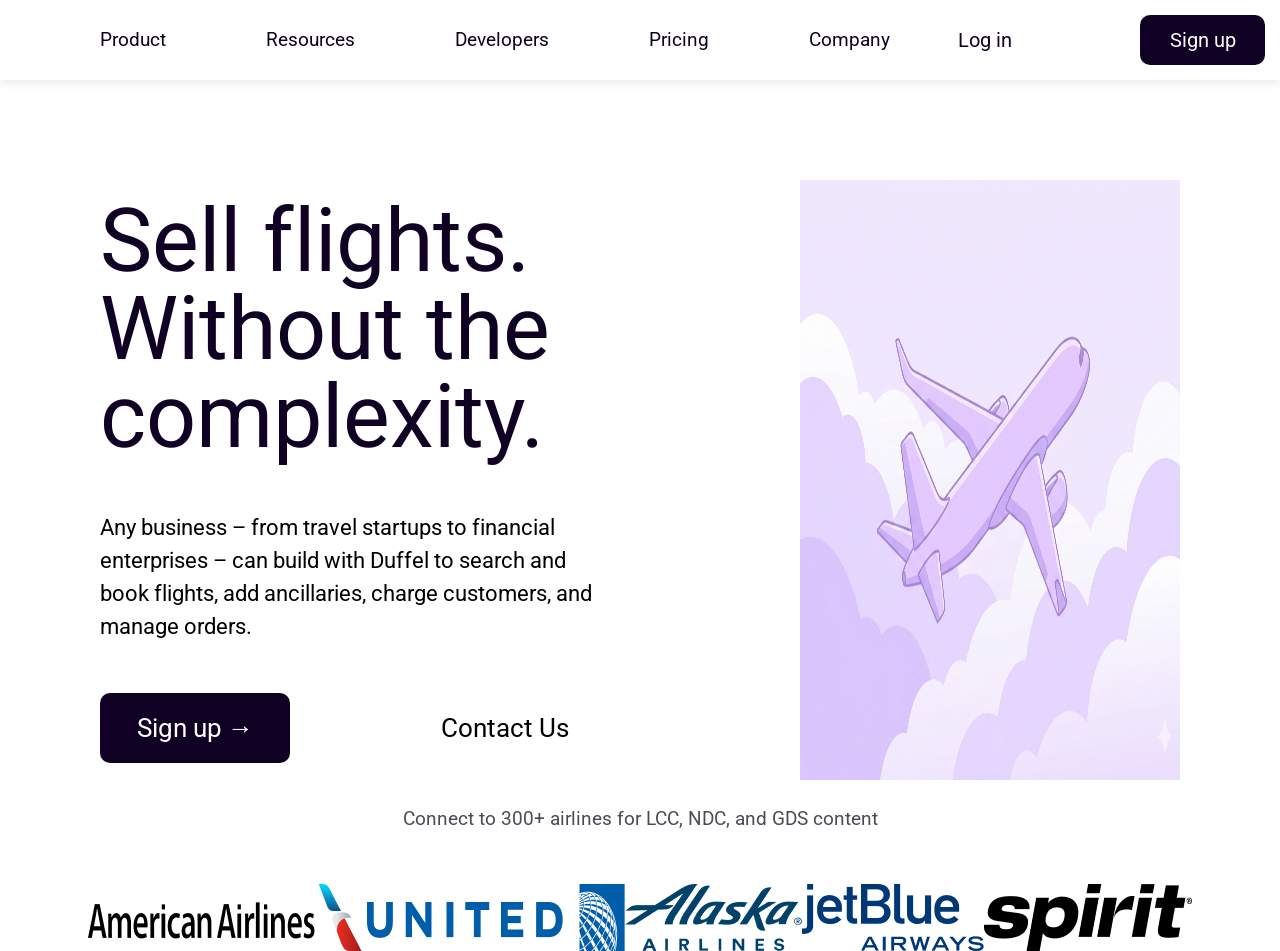
==== src/html/index.html @ c870f95a "finished airlines-logo part" ====
<!DOCTYPE html>
<html lang="en">
<head>
  <meta charset="UTF-8">
  <meta name="viewport" content="width=device-width, initial-scale=1.0">
  <title>DevSchool</title>
  <link rel="preconnect" href="https://fonts.googleapis.com">
  <link rel="preconnect" href="https://fonts.gstatic.com" crossorigin>
  <link href="https://fonts.googleapis.com/css2?family=Roboto:ital,wght@0,100..900;1,100..900&display=swap" rel="stylesheet">
  <link rel="stylesheet" href="/src/css/base/variables.css">
  <link rel="stylesheet" href="/src/css/base/reset.css">
  <link rel="stylesheet" href="/src/css/components/button.css">
  <link rel="stylesheet" href="/src/css/layout/header.css">
  <link rel="stylesheet" href="/src/css/layout/footer.css">
  <link rel="stylesheet" href="/src/css/layout/main.css">
  <link rel="stylesheet" href="/src/css/layout/airlines-section.css">
</head>
<body>
  <header>
    <nav class="navbar">
      <a href="#" class="logo"><img src="/src/img/logo.png" alt="logo"></a>
      <div class="navbar-container">
        <ul class="nav-links">
          <li><a href="#">Product</a></li>
          <li><a href="#">Resources</a></li>
          <li><a href="#">Developers</a></li>
          <li><a href="#">Pricing</a></li>
          <li><a href="#">Company</a></li>
        </ul>
      </div>
      <div class="navbar-reglog">
        <a href="#" class="btn btn-log">Log in</a>
        <a href="#" class="btn btn-signup">Sign up</a>
      </div>
    </nav>
  </header>
  <main>
    <div class="main-text-side">
      <h1>Sell flights. Without the complexity.</h1>
      <p>Any business – from travel startups to financial enterprises – can build with Duffel to search and book flights, 
        add ancillaries, charge customers, and manage orders.
      </p>
      <div class="main-reglog">
        <a href="#" class="btn btn-signup">Sign up →</a>
        <a href="#" class="btn btn-log">Contact Us</a> 
      </div>
    </div>
    <div class="main-figure-side">
      <img src="/src/img/Gemini_Generated_Image_jm1rbhjm1rbhjm1r.png" alt="plane">
    </div>
  </main>
  <section class="airlines-log-part">
    <div class="airlines-text">
      <p>Connect to 300+ airlines for LCC, NDC, and GDS content</p>
    </div>
    <div class="airlines-logos">
      <img src="/src/img/airlines-logos/IMAGE (5).jpg" alt="logo1">
      <img src="/src/img/airlines-logos/IMAGE (1).jpg" alt="logo1">
      <img src="/src/img/airlines-logos/IMAGE (2).jpg" alt="logo2">
      <img src="/src/img/airlines-logos/IMAGE (3).jpg" alt="logo3">
      <img src="/src/img/airlines-logos/IMAGE (4).jpg" alt="logo4">
    </div>
  </section>
  
</body>
</html>
---- src/css/base/variables.css ----
/* All CSS Variables */

:root {
  --color-font-one: #100024;
  --color-font-two: #4B4B55;
  --color-font-three: #E5F8F4;
  --color-font-four: #E5EEFB;
  --color-font-five: #ABABB4;
  --color-fon-six: #34343D;

  --color-bg-button: #100024;
  --color-bg: #FFFFFF;
  
  --font-main: 'Roboto', sans-serif;
}
---- src/css/components/button.css ----
.btn-log, .btn-signup {
    width: 125px;
    height: 50px;
    display: flex;          /* flex-контейнер на самой кнопке */
    align-items: center;    /* теперь текст внутри центрируется по вертикали */
    justify-content: center; /* и по горизонтали */
    font-weight: 400;
    
}

.btn-log {
    font-size: 20px;

}

.btn-signup {
    background-color: var(--color-bg-button);
    color: #ffffff;
    border-radius: 10px;
    font-size: 20px;
}
---- src/css/layout/header.css ----
header {
    background-color: var(--color-bg);
    color: var(--color-font-one);
    font-family: var(--font-main);
    box-shadow: 0 2px 10px rgba(0, 0, 0, 0.1);
    height: 80px;
    display: flex;
    justify-content: space-between;

}

.navbar {
    margin-left: 100px;
    margin-right: 100px;
    display: flex;
    justify-content: space-between;
    align-items: center;
    width: 100%;
}

.navbar-container>ul {
    display: flex;
    list-style: none;
    gap: 100px;
    font-size: 19px;
    font-weight: 400;
}

.navbar-reglog{
    display: flex;
    align-items: center;
    gap: 60px;
    
}
---- src/css/layout/main.css ----
main {
    display: flex;
    justify-content: center;
    margin-top: 100px;
    align-items: center;
    gap: 200px;
    font-family: Roboto, sans-serif;
    margin-left: 100px;
    margin-right: 100px;

}

.main-text-side>h1 {
    color: var(--color-font-one);
    font-size: 88px;
    font-weight: 400;
    width: 480px;
    line-height: 1;

}

.main-text-side>p {
    color: var(--color-font-six);
    font-size: 22px;
    line-height: 1.5;
    font-weight: 400;
    margin-top: 50px;
    width: 500px;

}

.main-figure-side>img {
    width: 800px;
    height: 600px;
}

.main-reglog {
    margin-top: 50px;
    display: flex;
    justify-content: space-between;

}

.main-reglog>a {
    font-size: 26px;
    
}

.main-reglog>.btn-signup,.btn-log {
    width: 190px;
    height: 70px;

}
---- src/css/layout/airlines-section.css ----
.airlines-log-part {
    font-family: Roboto, sans-serif;
    margin-top: 25px;
}

.airlines-text {
    display: flex;
    font-size: 19px;
    color: var(--color-font-two);
    justify-content: center;

}

.airlines-logos {
    display: flex;
    justify-content: center;
    align-items: center;
    margin-top: 50px;

}
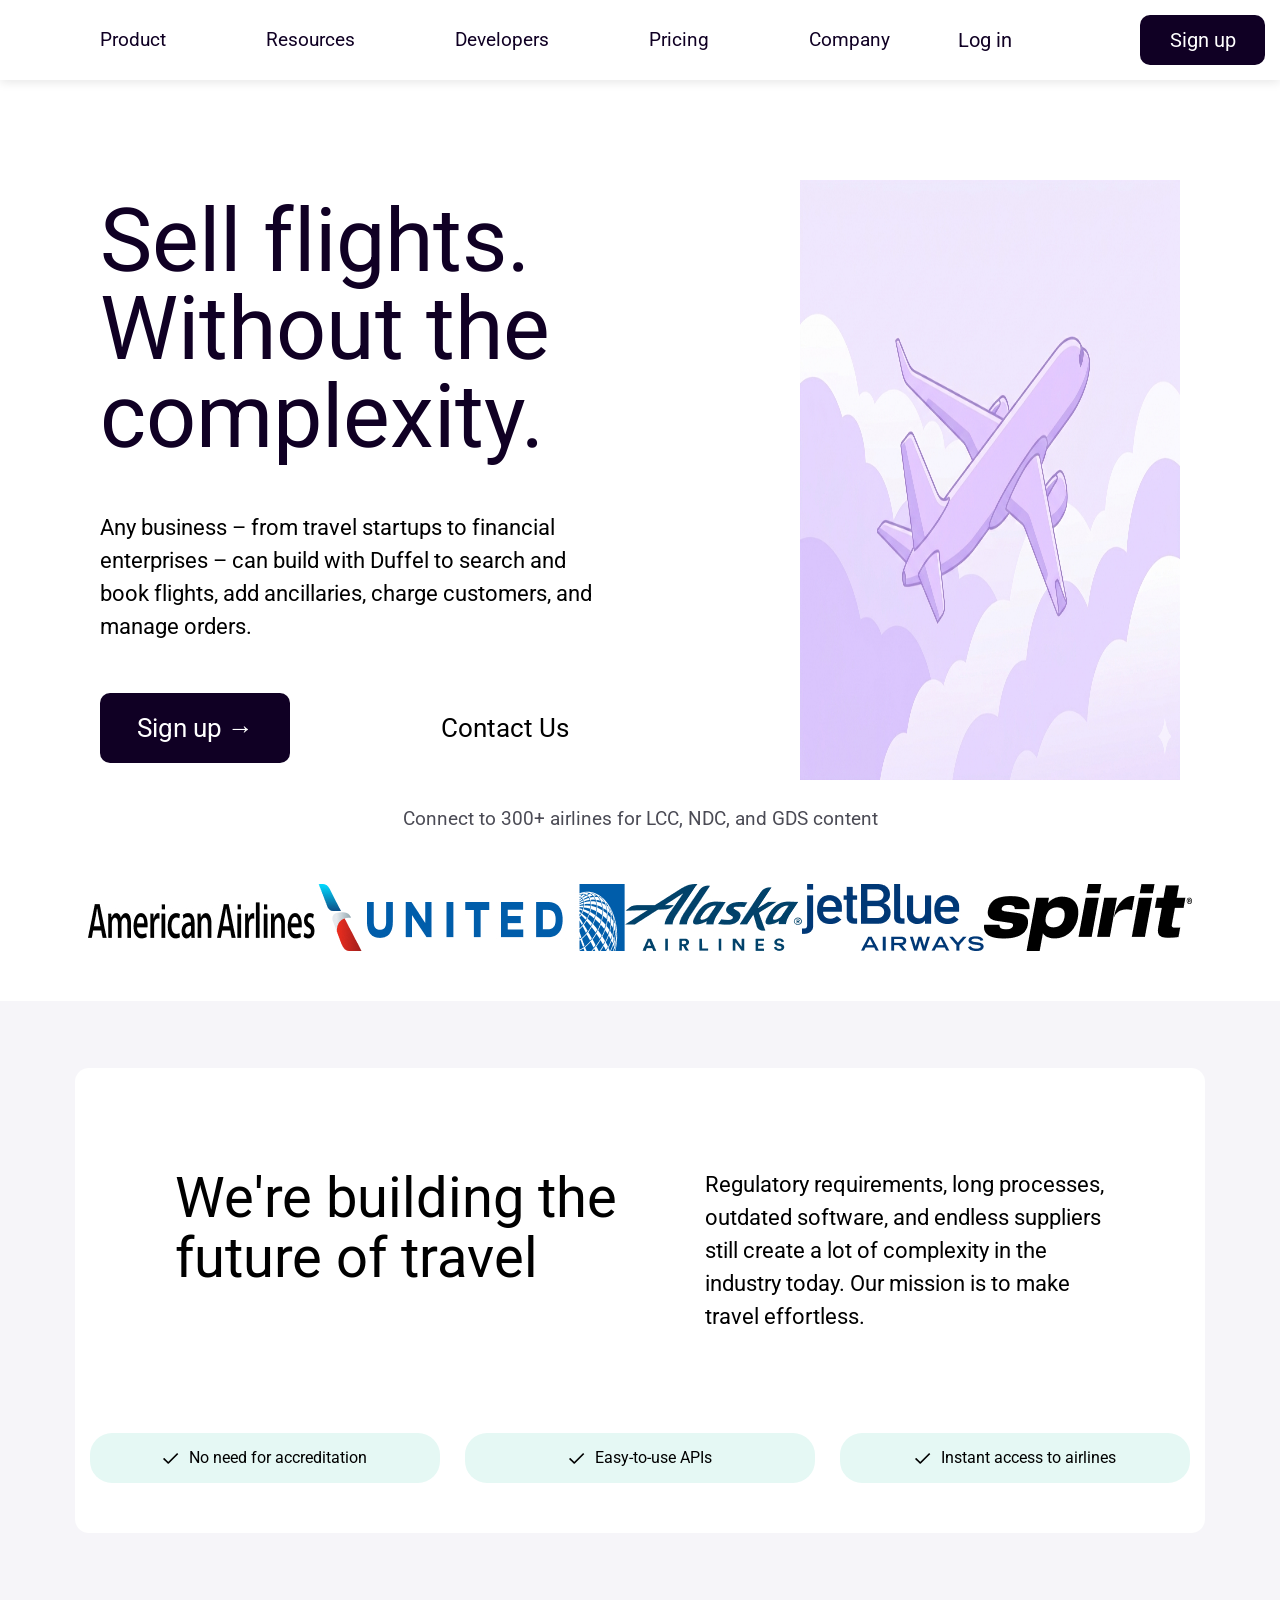
==== commit 3bfa58cf: "Finished intro-part section!" ====
--- a/src/html/index.html
+++ b/src/html/index.html
@@ -14,6 +14,7 @@
   <link rel="stylesheet" href="/src/css/layout/footer.css">
   <link rel="stylesheet" href="/src/css/layout/main.css">
   <link rel="stylesheet" href="/src/css/layout/airlines-section.css">
+  <link rel="stylesheet" href="/src/css/layout/intro-section.css">
 </head>
 <body>
   <header>
@@ -61,6 +62,32 @@
       <img src="/src/img/airlines-logos/IMAGE (4).jpg" alt="logo4">
     </div>
   </section>
-  
+  <section class="intro-part">
+    <div class="intro-items">
+      <div class="intro-items-text">
+        <div class="intro-items-text-up">
+          <h2>We're building the future of travel</h2>
+          <p>
+            Regulatory requirements, long processes, outdated software, and endless suppliers still create a lot of complexity in the industry today.
+            Our mission is to make travel effortless.
+          </p>
+        </div>
+        <div class="intro-items-text-down">
+          <div class="intro-items-text-down-mark mark">
+            <img src="/src/img/Vector.png" alt="mark">
+            <p>No need for accreditation</p>
+          </div>
+          <div class="intro-items-text-down-mark mark">
+            <img src="/src/img/Vector.png" alt="mark">
+            <p>Easy-to-use APIs</p>
+          </div>
+          <div class="intro-items-text-down-mark mark">
+            <img src="/src/img/Vector.png" alt="mark">
+            <p>Instant access to airlines</p>
+          </div>
+        </div>
+      </div>
+    </div>
+  </section>
 </body>
 </html>
--- a/src/css/base/variables.css
+++ b/src/css/base/variables.css
@@ -10,6 +10,7 @@
 
   --color-bg-button: #100024;
   --color-bg: #FFFFFF;
-  
+  --color-bg-two: #F6F5F9;
+
   --font-main: 'Roboto', sans-serif;
 }
--- a/src/css/layout/intro-section.css
+++ b/src/css/layout/intro-section.css
@@ -0,0 +1,53 @@
+.intro-part {
+    background-color: var(--color-bg-two);
+    font-family: var(--font-main);
+    height: 600px;
+    display: flex;
+    justify-content: center;
+    align-items: center;
+    margin-top: 50px;
+}
+
+.intro-items {
+    background-color: var(--color-bg);
+    border-radius: 14px;
+
+}
+
+.intro-items-text-up {
+    display: flex;
+    padding: 100px;
+    gap: 80px;
+}
+
+.intro-items-text-up>h2 {
+    font-size: 56px;
+    font-weight: 400;
+    line-height: 60px;
+    width: 450px;
+}
+
+.intro-items-text-up>p {
+    font-size: 22px;
+    font-weight: 400;
+    width: 400px;
+}
+
+.intro-items-text-down {
+    display: flex;
+    gap: 25px;
+    height: 50px;
+    justify-content: center;
+    margin-bottom: 50px;
+}
+
+.intro-items-text-down-mark {
+    display: flex;
+    background-color: var(--color-font-three);
+    font-size: 16px;
+    width: 350px;
+    border-radius: 22px;
+    align-items: center;
+    justify-content: center;
+    gap: 10px;
+}
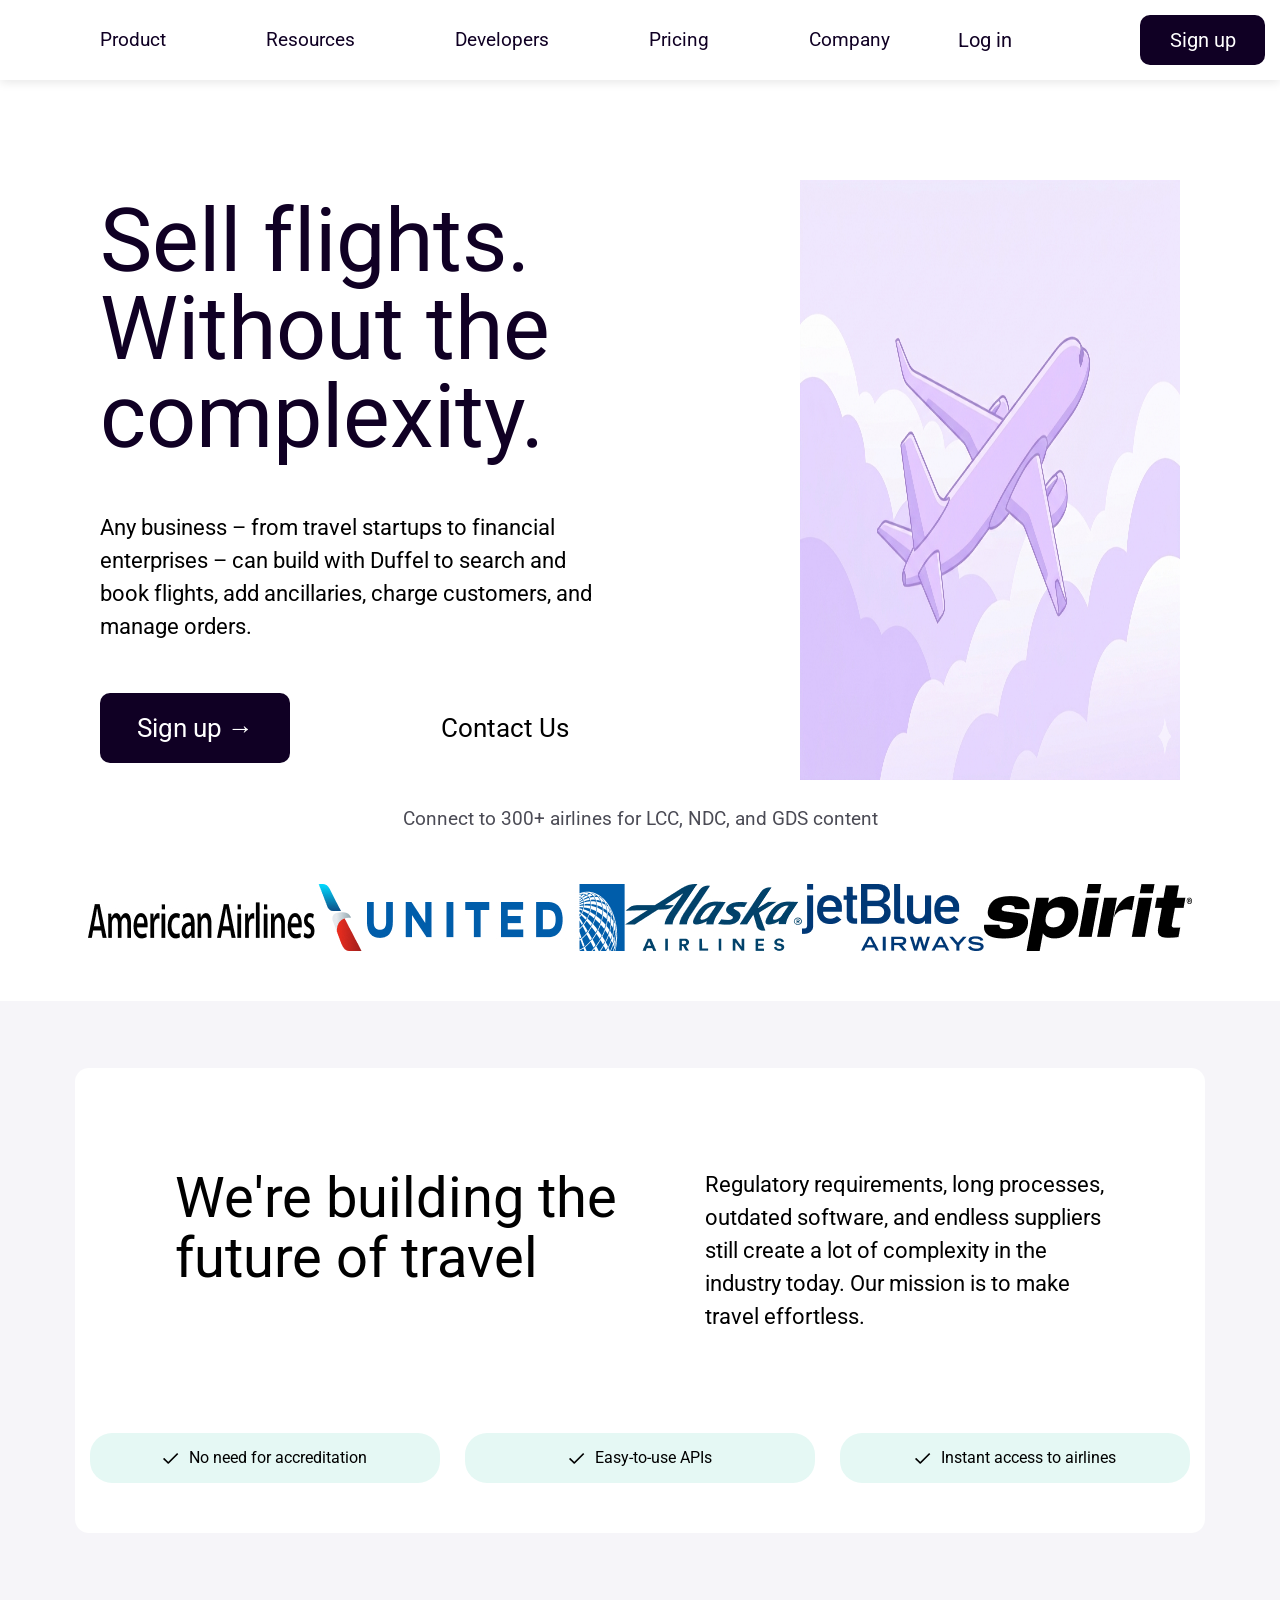
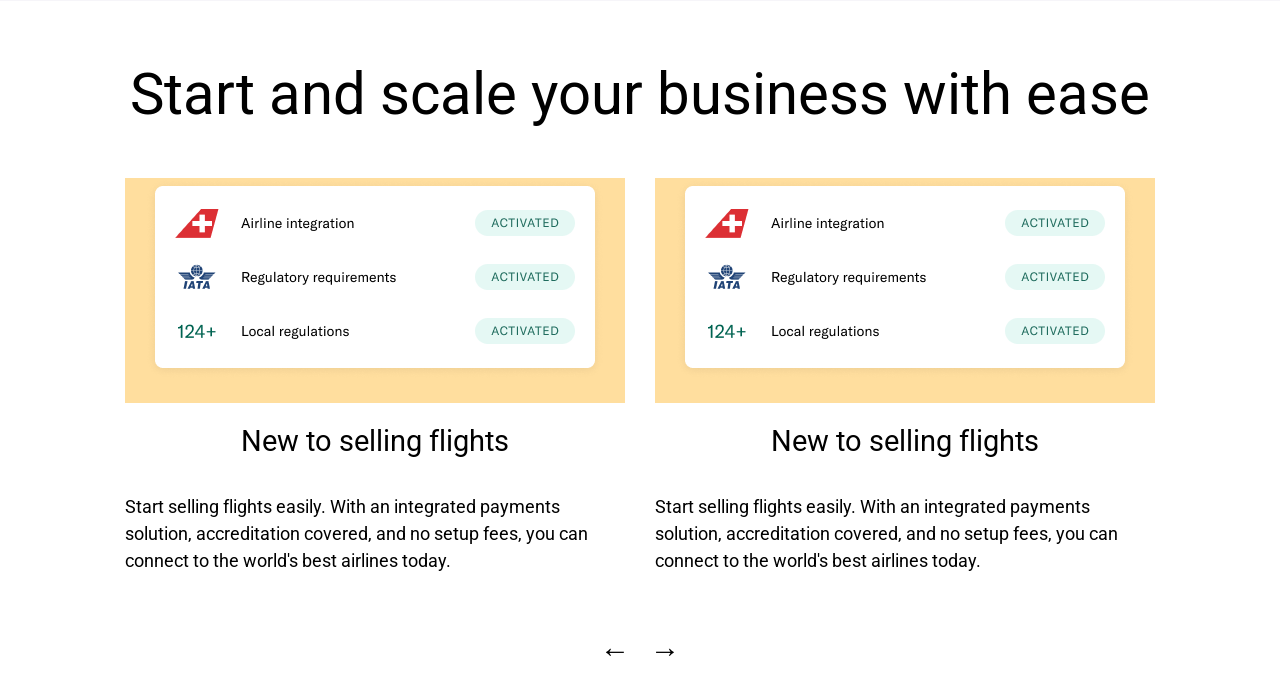
==== commit c04f8397: "finished slider part on 80%" ====
--- a/src/html/index.html
+++ b/src/html/index.html
@@ -15,6 +15,7 @@
   <link rel="stylesheet" href="/src/css/layout/main.css">
   <link rel="stylesheet" href="/src/css/layout/airlines-section.css">
   <link rel="stylesheet" href="/src/css/layout/intro-section.css">
+  <link rel="stylesheet" href="/src/css/layout/slider-part.css">
 </head>
 <body>
   <header>
@@ -89,5 +90,39 @@
       </div>
     </div>
   </section>
+  <section class="slider-part" id="slides">
+    <h2>Start and scale your business with ease</h2>
+    <div class="sliders-group">
+      <div class="slider-box">
+        <div class="slider-box-item">
+          <img src="/src/img/slider-part/slider-fugure1.png" alt="">
+          <h2>New to selling flights</h2>
+          <p>
+            Start selling flights easily. With an integrated payments solution, 
+            accreditation covered, and no setup fees, you can connect to the world's best airlines today.
+          </p>
+        </div>
+      </div>
+      <div class="dots" id="dots">
+        <div class="slider-box">
+          <div class="slider-box-item">
+            <img src="/src/img/slider-part/slider-fugure1.png" alt="">
+            <h2>New to selling flights</h2>
+            <p>
+              Start selling flights easily. With an integrated payments solution, 
+              accreditation covered, and no setup fees, you can connect to the world's best airlines today.
+            </p>
+          </div>
+        </div>
+      </div>
+    </div>
+    
+    <div class="slider-button">
+      <button id="slider-prev" onclick="prev()">←</button>
+      <button id="slider-next" onclick="next()">→</button>
+    </div>
+  </section>
+
+  <!-- <script src="/src/js/slider.js"></script> -->
 </body>
 </html>
--- a/src/css/base/variables.css
+++ b/src/css/base/variables.css
@@ -13,4 +13,7 @@
   --color-bg-two: #F6F5F9;
 
   --font-main: 'Roboto', sans-serif;
+
+  --slider-color-one: #FFDE9E;
+  --slider-color-two: #BBD9FF;
 }
--- a/src/css/layout/slider-part.css
+++ b/src/css/layout/slider-part.css
@@ -0,0 +1,50 @@
+.slider-part {
+    margin-top: 50px;
+    background-color: var(--color-bg);
+    font-family: Roboto, sans-serif;
+    display: flex;
+    flex-direction: column;
+    justify-content: center;
+    align-items: center;
+}
+
+.sliders-group {
+    display: flex;
+    gap: 30px;
+}
+
+.slider-part>h2 {
+    font-family: Roboto, sans-serif;
+    font-size: 58px;
+    
+
+}
+
+.slider-box {
+    width: 500px;
+    height: 450px;
+    background: linear-gradient(to bottom, var(--slider-color-one) 50%, var(--color-bg) 50%);
+    margin-top: 40px;
+}
+
+.slider-box-item {
+    flex-direction: column;
+    display: flex;
+    align-items: center;
+}
+
+.slider-button {
+    display: flex;
+    font-size: 30px;
+    gap: 20px;
+}
+
+.slider-box-item>h2 {
+    font-size: 29px;
+    margin-top: 40px;
+}
+
+.slider-box-item>p {
+    font-size: 18px;
+    margin-top: 30px;
+}
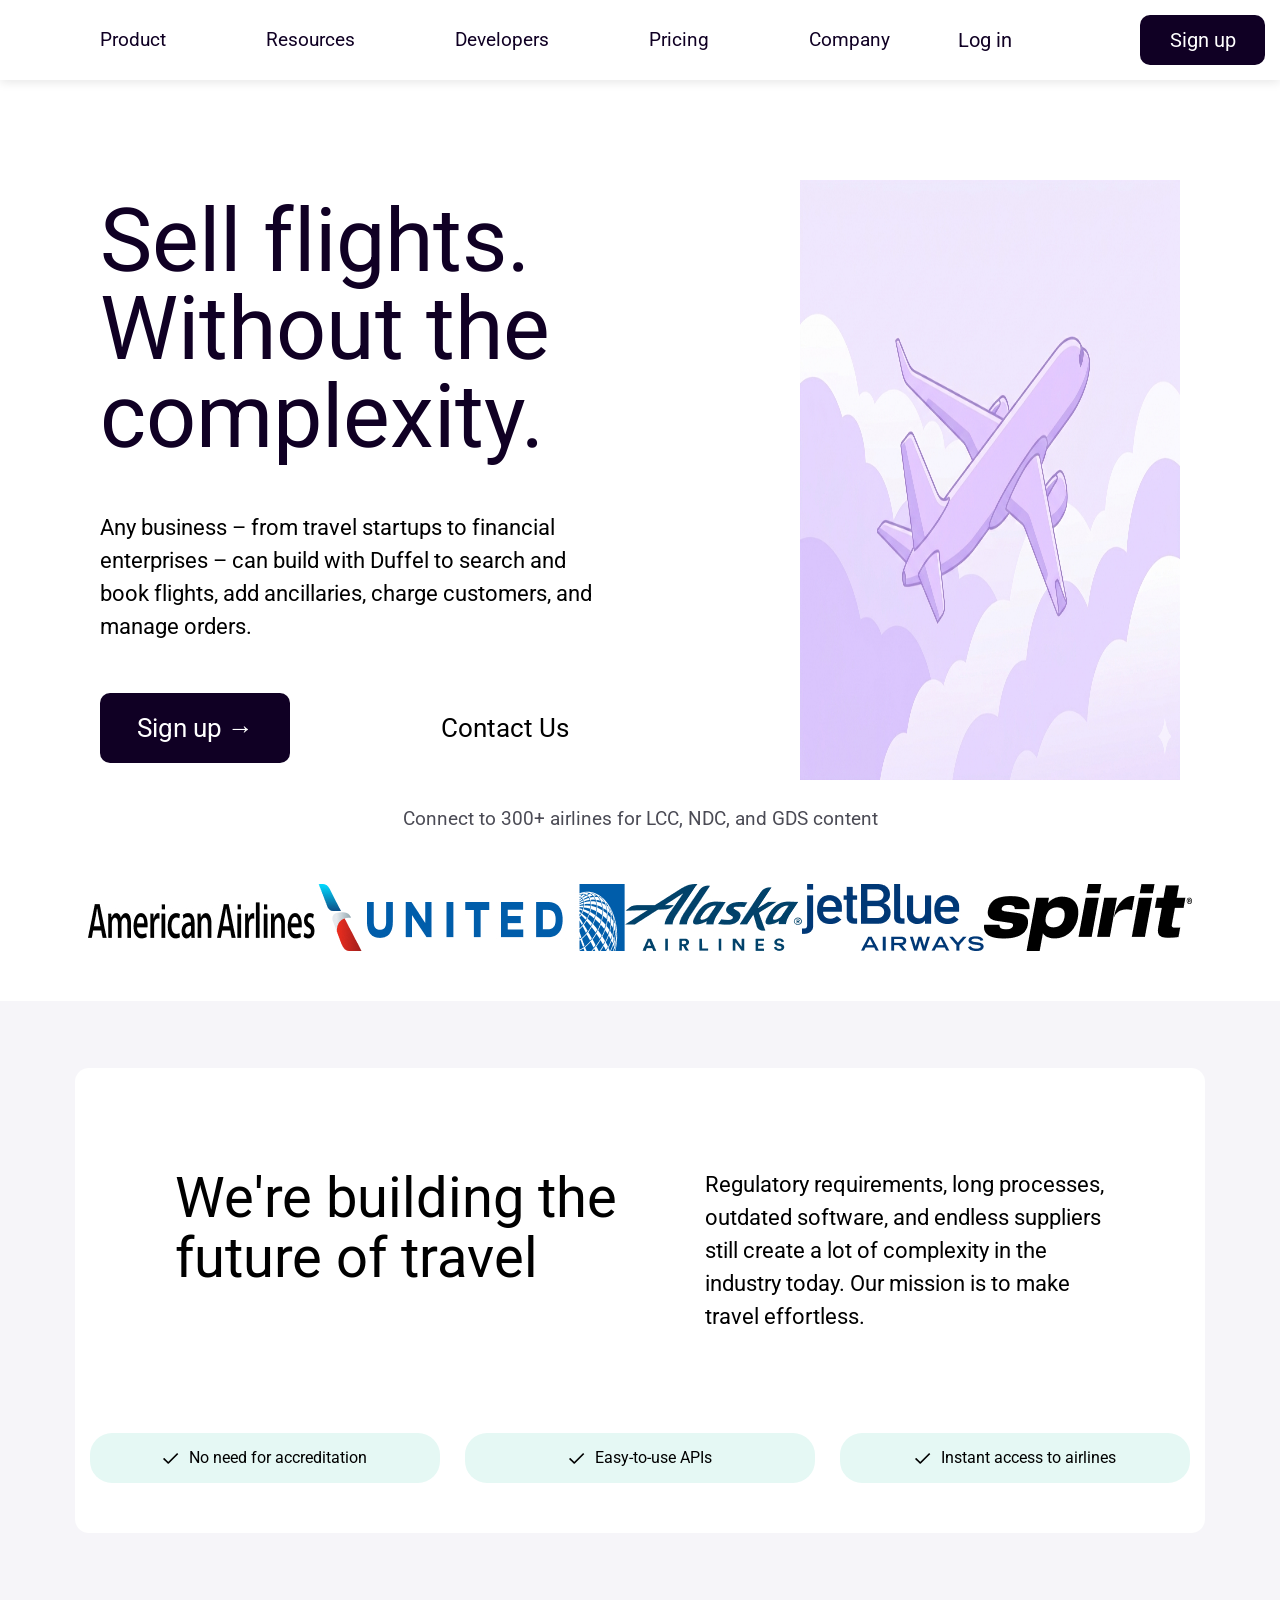
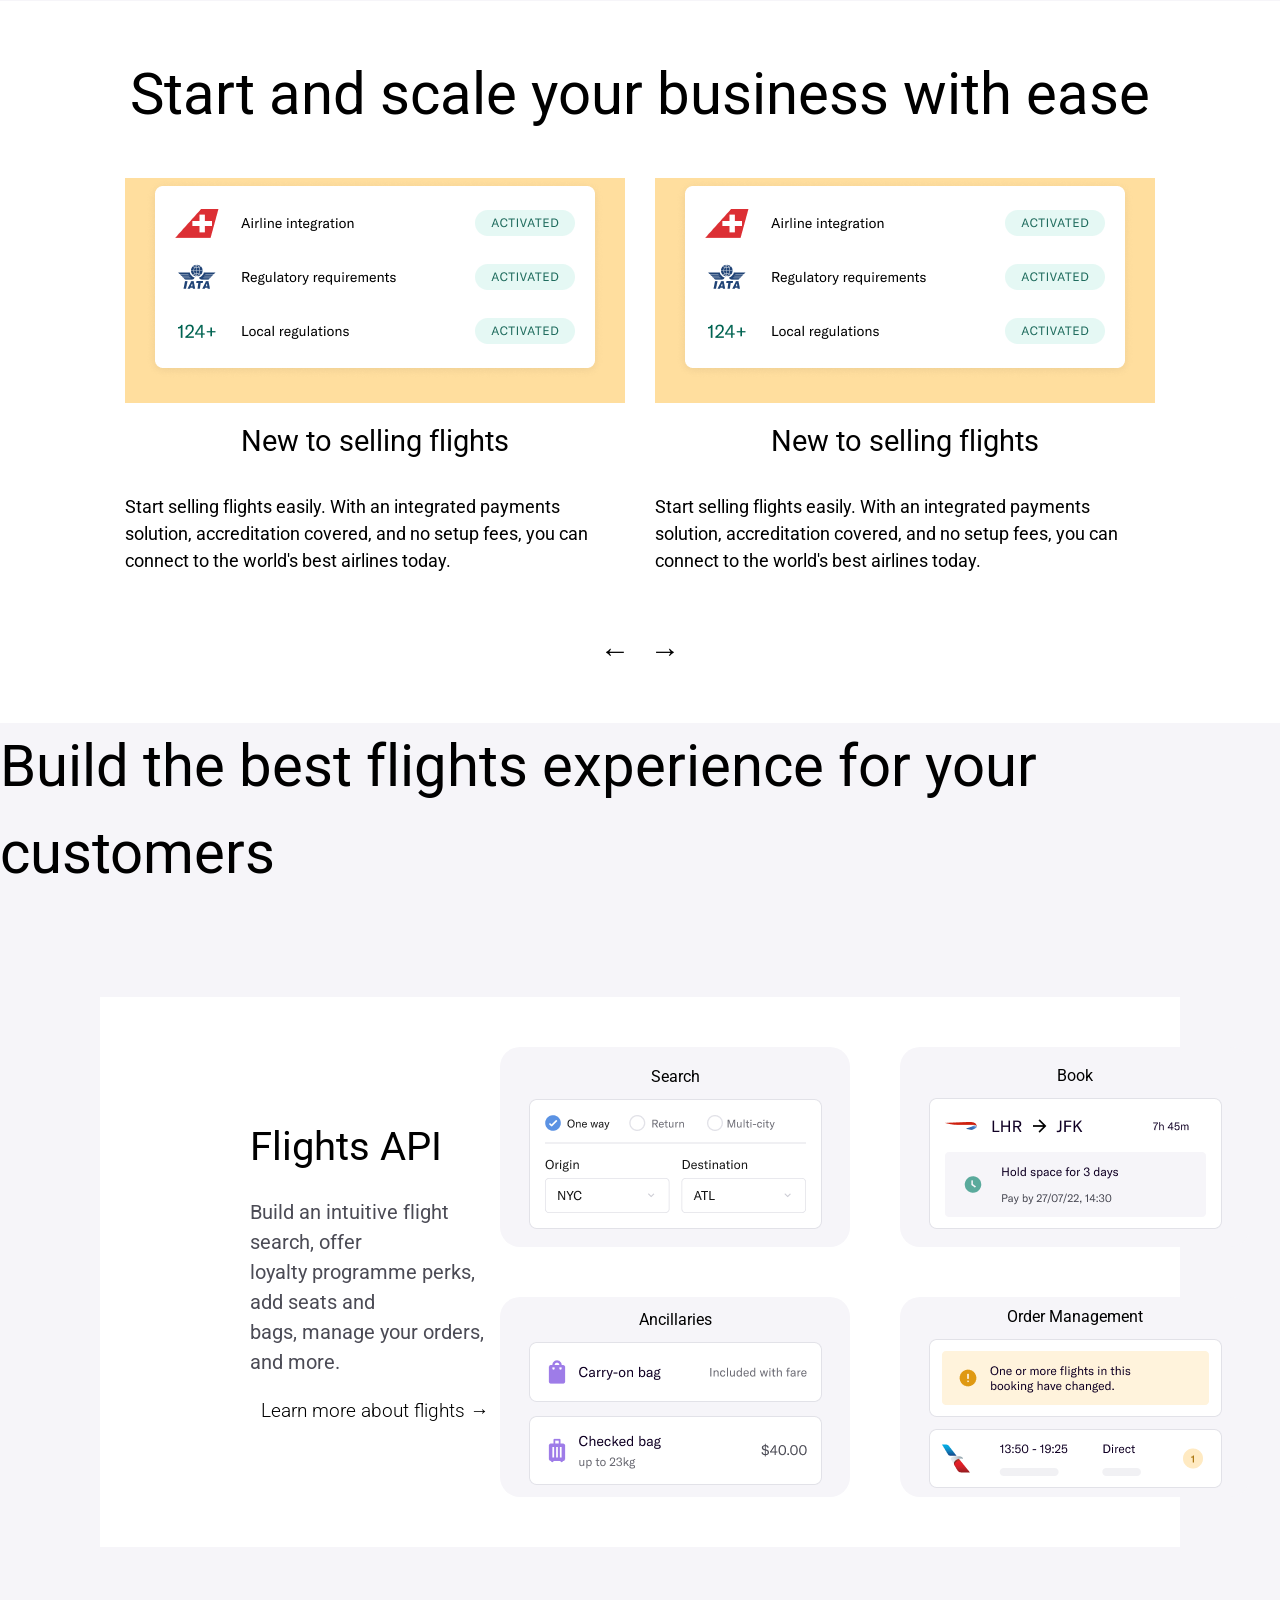
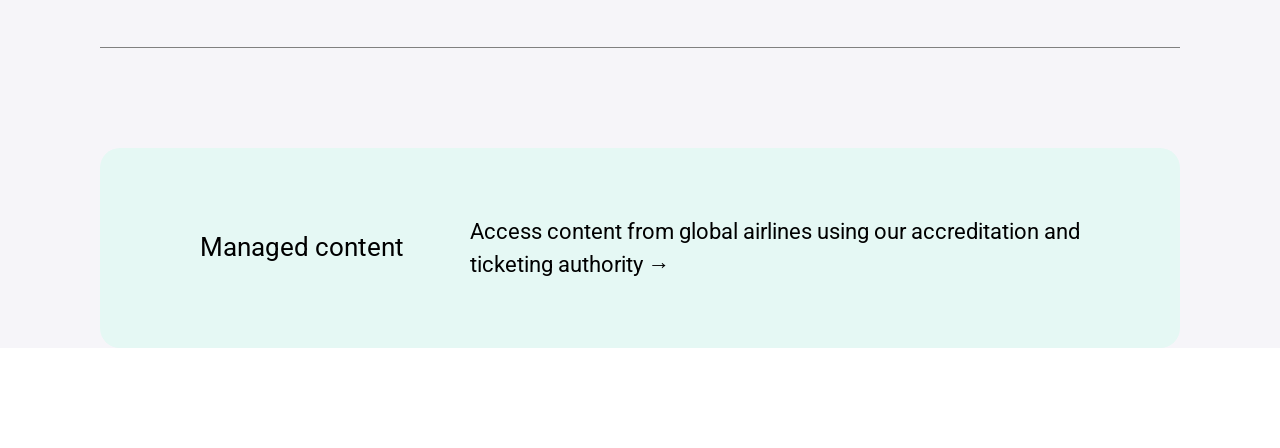
==== commit fb54982f: "finished the carts-part section full" ====
--- a/src/html/index.html
+++ b/src/html/index.html
@@ -16,6 +16,7 @@
   <link rel="stylesheet" href="/src/css/layout/airlines-section.css">
   <link rel="stylesheet" href="/src/css/layout/intro-section.css">
   <link rel="stylesheet" href="/src/css/layout/slider-part.css">
+  <link rel="stylesheet" href="/src/css/layout/carts-part.css">
 </head>
 <body>
   <header>
@@ -116,13 +117,50 @@
         </div>
       </div>
     </div>
-    
     <div class="slider-button">
       <button id="slider-prev" onclick="prev()">←</button>
       <button id="slider-next" onclick="next()">→</button>
     </div>
   </section>
-
+  <section class="carts-part">
+    <h2>Build the best flights experience for your customers</h2>
+    <div class="carts-items">
+      <div class="carts-items-elements">
+        <div class="carts-items-text">
+          <h3>Flights API</h3>
+          <p>
+            Build an intuitive flight search, offer <br> loyalty programme 
+            perks, add seats and <br> bags, manage your orders, and more.
+          </p>
+          <button class="btn-learn">Learn more about flights →</button>
+        </div>
+        <div class="carts-items-gallery">
+          <div class="carts-gallery-box">
+            <h2>Search</h2>
+            <img src="/src/img/gallery-part/gallery-search.png" alt="search">
+          </div>
+          <div class="carts-gallery-box">
+            <h2>Book</h2>
+            <img src="/src/img/gallery-part/gallery-book.png" alt="search">
+          </div>
+          <div class="carts-gallery-box">
+            <h2>Ancillaries</h2>
+            <img src="/src/img/gallery-part/gallery-Ancillaries.png" alt="search">
+          </div>
+          <div class="carts-gallery-box">
+            <h2>Order Management</h2>
+            <img src="/src/img/gallery-part/gallery-Order Management.png" alt="search">
+          </div>
+        </div>
+      </div>
+    </div>
+    <hr style="margin: 100px; color: gray">
+    <div class="carts-part-managed">
+      <h3>Managed content</h3>
+      <p>Access content from global airlines using our accreditation and <br> ticketing authority →</p>
+    </div>
+  </section>
+  
   <!-- <script src="/src/js/slider.js"></script> -->
 </body>
 </html>
--- a/src/css/components/button.css
+++ b/src/css/components/button.css
@@ -18,4 +18,10 @@
     color: #ffffff;
     border-radius: 10px;
     font-size: 20px;
+}
+
+.btn-learn {
+    width: 250px;
+    font-weight: 300;
+    font-size: 19px;
 }
--- a/src/css/layout/carts-part.css
+++ b/src/css/layout/carts-part.css
@@ -0,0 +1,85 @@
+.carts-part {
+    font-family: Roboto, sans-serif;
+    margin-top: 50px;
+    background-color: var(--color-bg-two);
+
+}
+
+.carts-part>h2 {
+    font-size: 58px;
+    display: flex;
+    justify-content: center;
+}
+
+.carts-items {
+    background-color: rgb(255, 255, 255);
+    margin: 100px;
+}
+
+.carts-items-elements {
+    display: flex;
+    justify-content: space-between;
+    
+    padding: 50px;
+}
+
+.carts-items-text {
+    display: flex;
+    flex-direction: column;
+    align-items: start;
+    justify-content: center;
+    margin-left: 100px;
+    gap: 20px;
+}
+
+.carts-items-text>h3 {
+    font-size: 40px;
+}
+
+.carts-items-text>p {
+    font-size: 20px;
+    color: var(--color-font-two);
+
+}
+
+.carts-items-gallery {
+    display: grid;
+    grid-template-columns: repeat(2, 350px);
+    gap: 50px;
+
+}
+
+.carts-gallery-box {
+    background-color: var(--color-bg-two);
+    /* border: 1px solid red; */
+    border-radius: 20px;
+    height: 200px;
+    display: flex;
+    justify-content: center;
+    align-items: center;
+    flex-direction: column;
+    gap: 10px;
+
+}
+
+.carts-part-managed {
+    background-color: var(--color-font-three);
+    display: flex;
+    justify-content: space-between;
+    height: 150px;
+    align-items: center;
+    margin: 100px;
+    padding: 100px;
+    border-radius: 20px;
+}
+
+.carts-part-managed>h3 {
+    font-size: 26px;
+
+}
+
+.carts-part-managed>p {
+    font-size: 22px;
+
+}
+
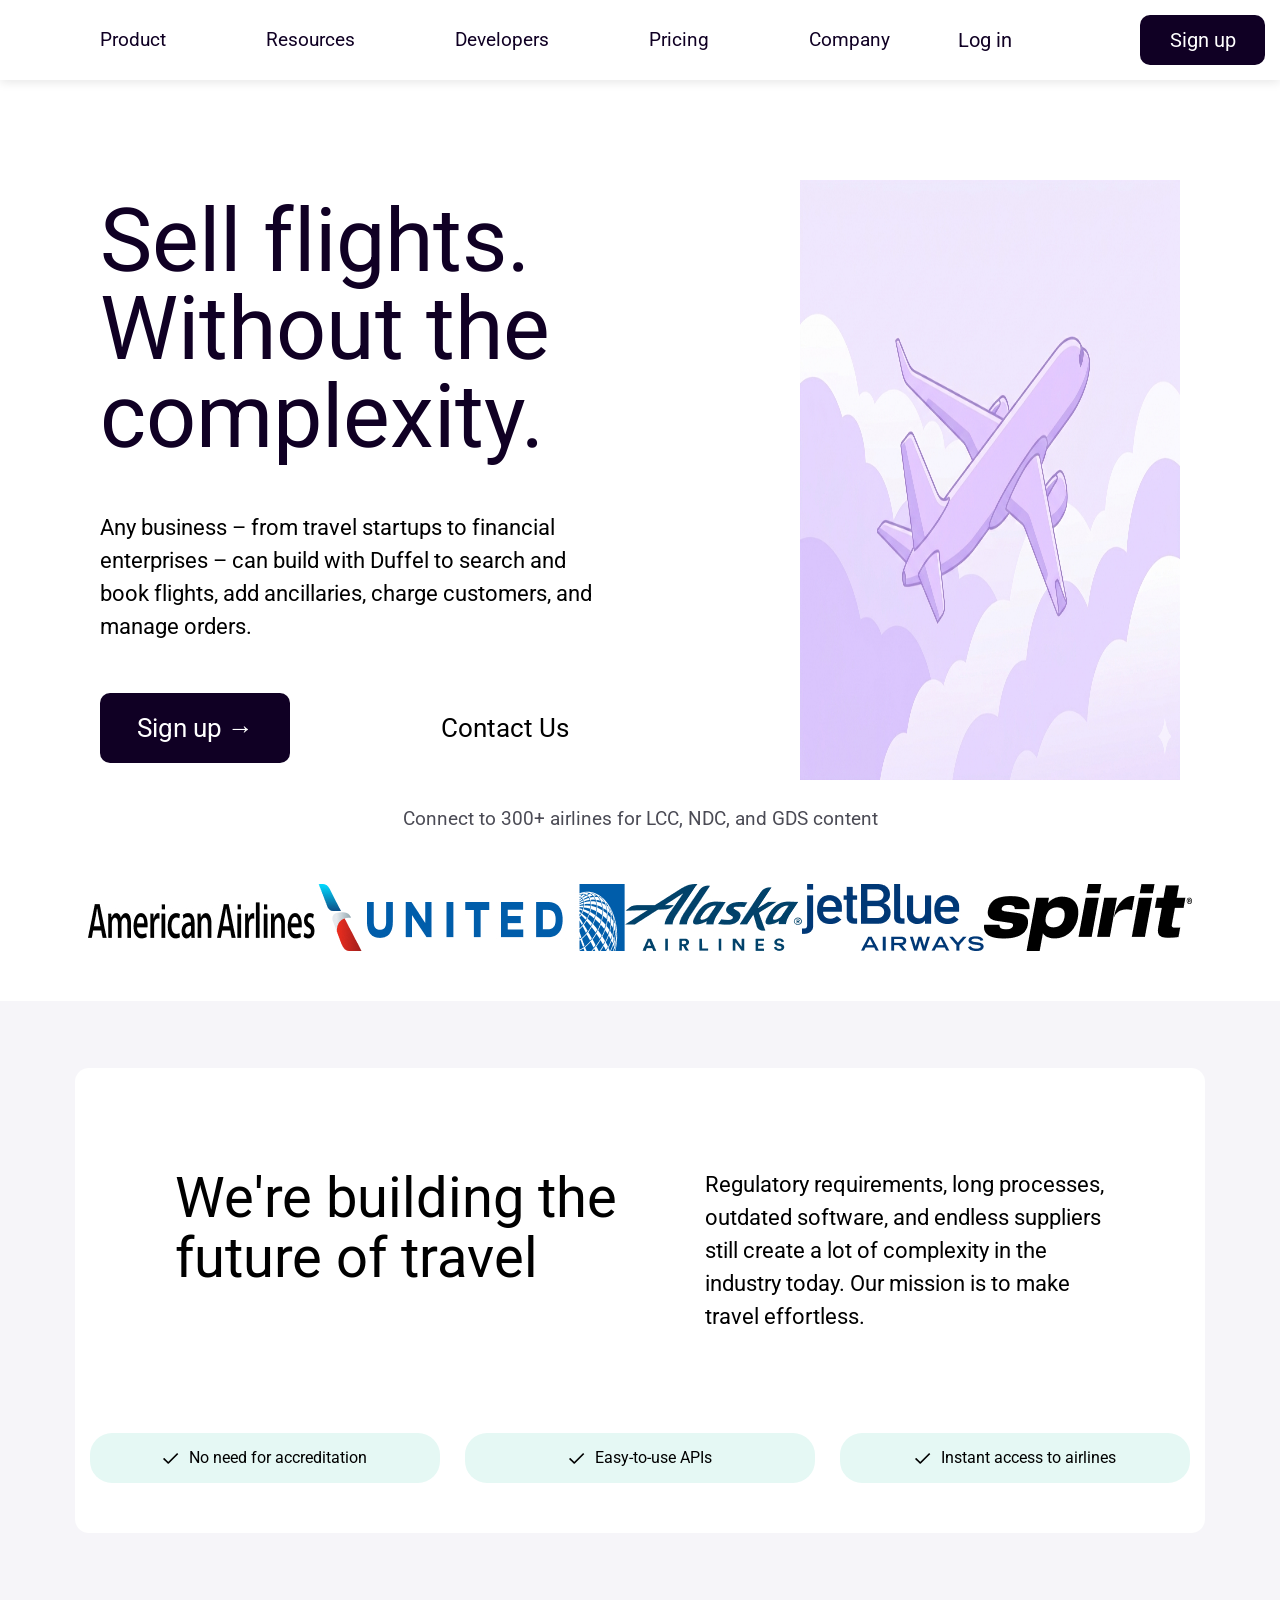
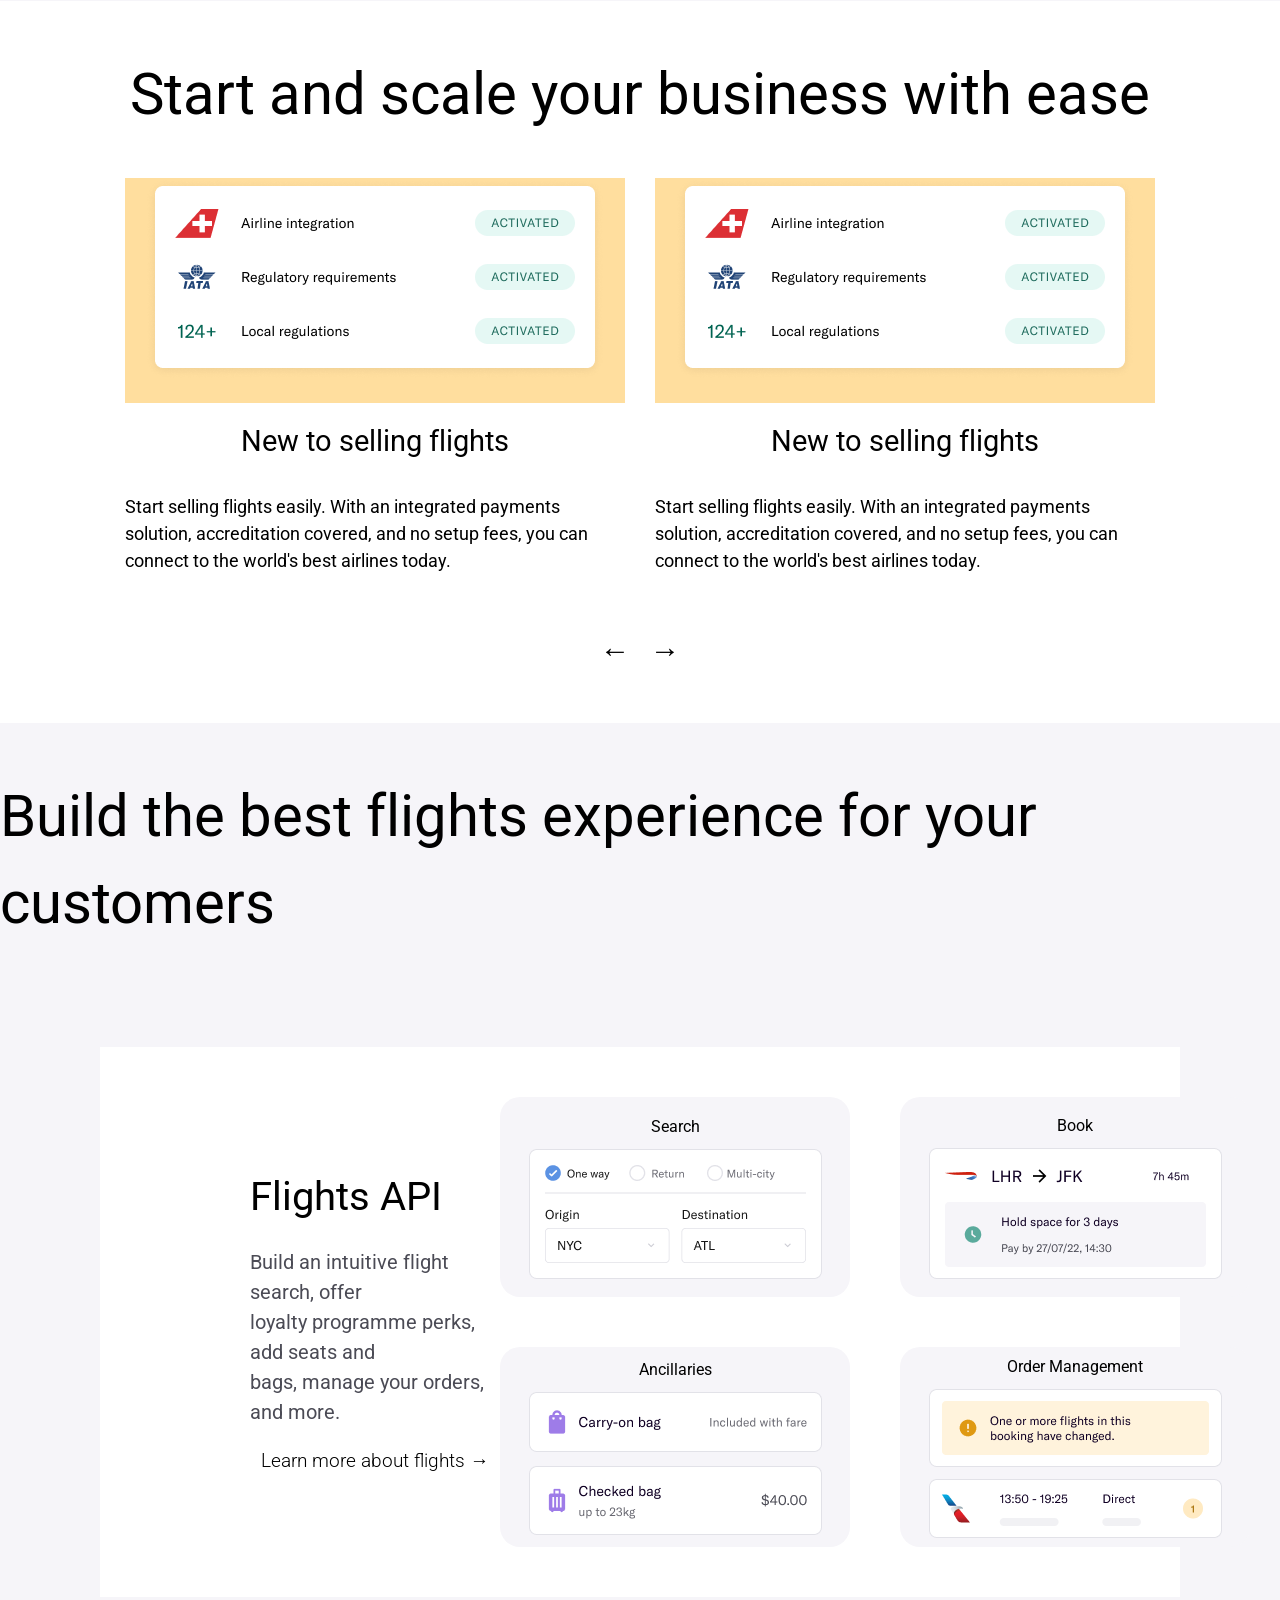
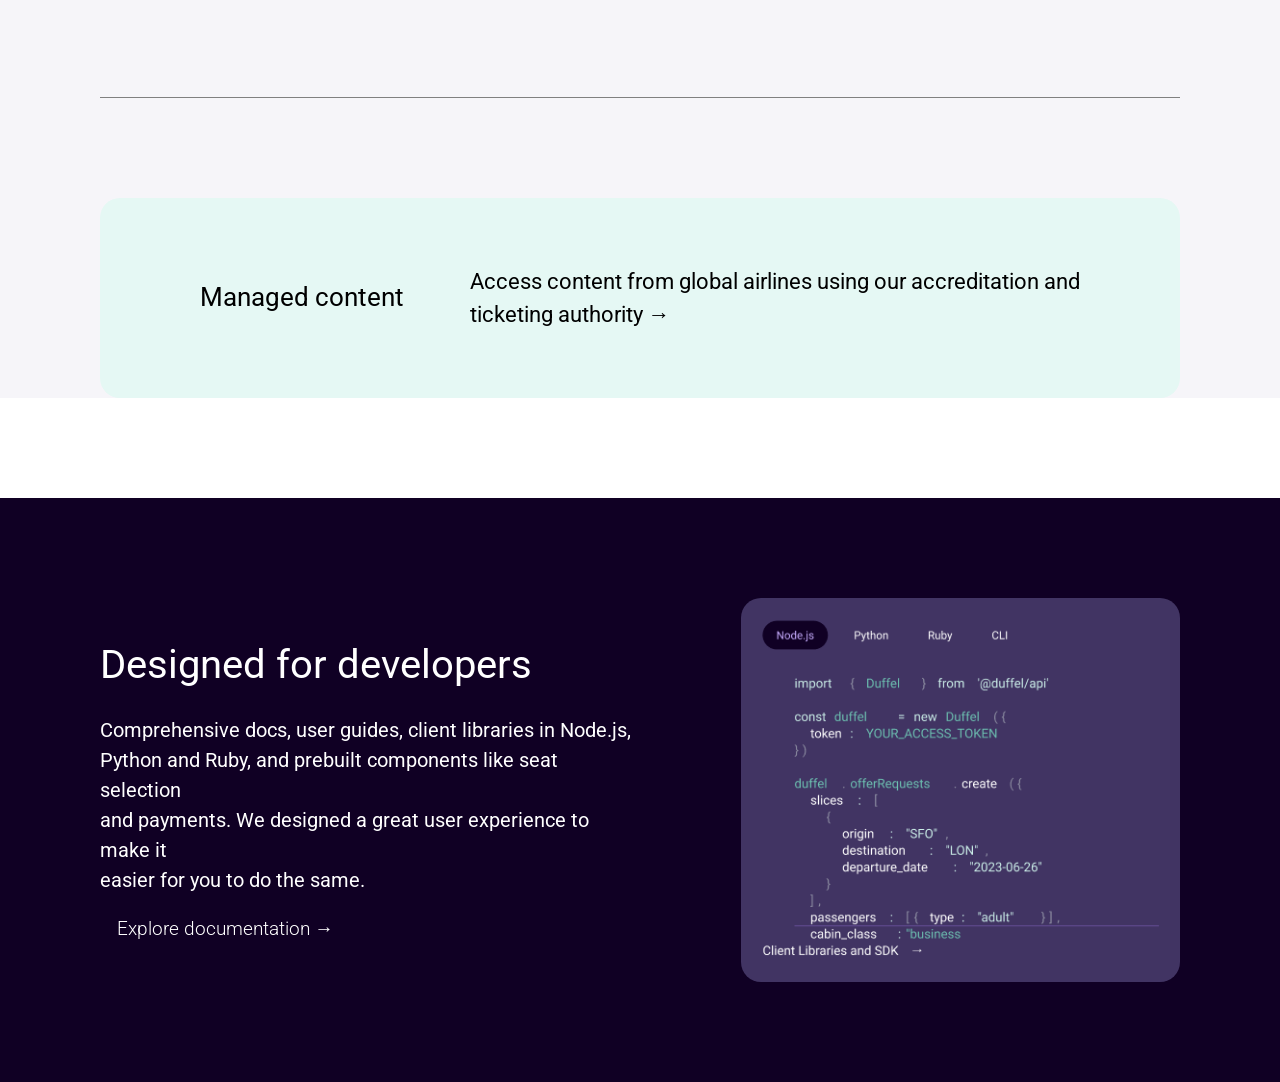
==== commit 4032edd6: "Finished the part of Api-parts Full" ====
--- a/src/html/index.html
+++ b/src/html/index.html
@@ -17,6 +17,7 @@
   <link rel="stylesheet" href="/src/css/layout/intro-section.css">
   <link rel="stylesheet" href="/src/css/layout/slider-part.css">
   <link rel="stylesheet" href="/src/css/layout/carts-part.css">
+  <link rel="stylesheet" href="/src/css/layout/api-parts.css">
 </head>
 <body>
   <header>
@@ -160,6 +161,22 @@
       <p>Access content from global airlines using our accreditation and <br> ticketing authority →</p>
     </div>
   </section>
+  <section class="api-parts">
+    <div class="api-parts-items">
+      <div class="api-parts-text">
+        <h2>Designed for developers</h2>
+        <p>
+          Comprehensive docs, user guides, client libraries in Node.js, <br> Python and Ruby, 
+          and prebuilt components like seat selection <br> and payments. 
+          We designed a great user experience to make it <br> easier for you to do the same.
+        </p>
+        <button class="btn-learn">Explore documentation →</button>
+      </div>
+      <div class="api-parts-figure-code">
+        <img src="/src/img/apicode.png" alt="API">
+      </div>
+    </div>
+  </section>
   
   <!-- <script src="/src/js/slider.js"></script> -->
 </body>
--- a/src/css/layout/carts-part.css
+++ b/src/css/layout/carts-part.css
@@ -9,6 +9,7 @@
     font-size: 58px;
     display: flex;
     justify-content: center;
+    padding-top: 50px;
 }
 
 .carts-items {
--- a/src/css/layout/api-parts.css
+++ b/src/css/layout/api-parts.css
@@ -0,0 +1,34 @@
+.api-parts {
+    background-color: var(--color-bg-button);
+    color: #ffffff;
+    font-family: Roboto, sans-serif;
+}
+
+.api-parts-items {
+    display: flex;
+    justify-content: center;
+    gap: 100px;
+    padding: 100px;
+}
+
+.api-parts-text {
+    display: flex;
+    flex-direction: column;
+    justify-content: center;
+    gap: 20px;
+}
+
+.api-parts-text>h2 {
+    font-size: 40px;
+    
+}
+
+.api-parts-text>p {
+    font-size: 20px;
+
+}
+
+.api-parts-figure-code>img {
+    border-radius: 20px;
+    
+}
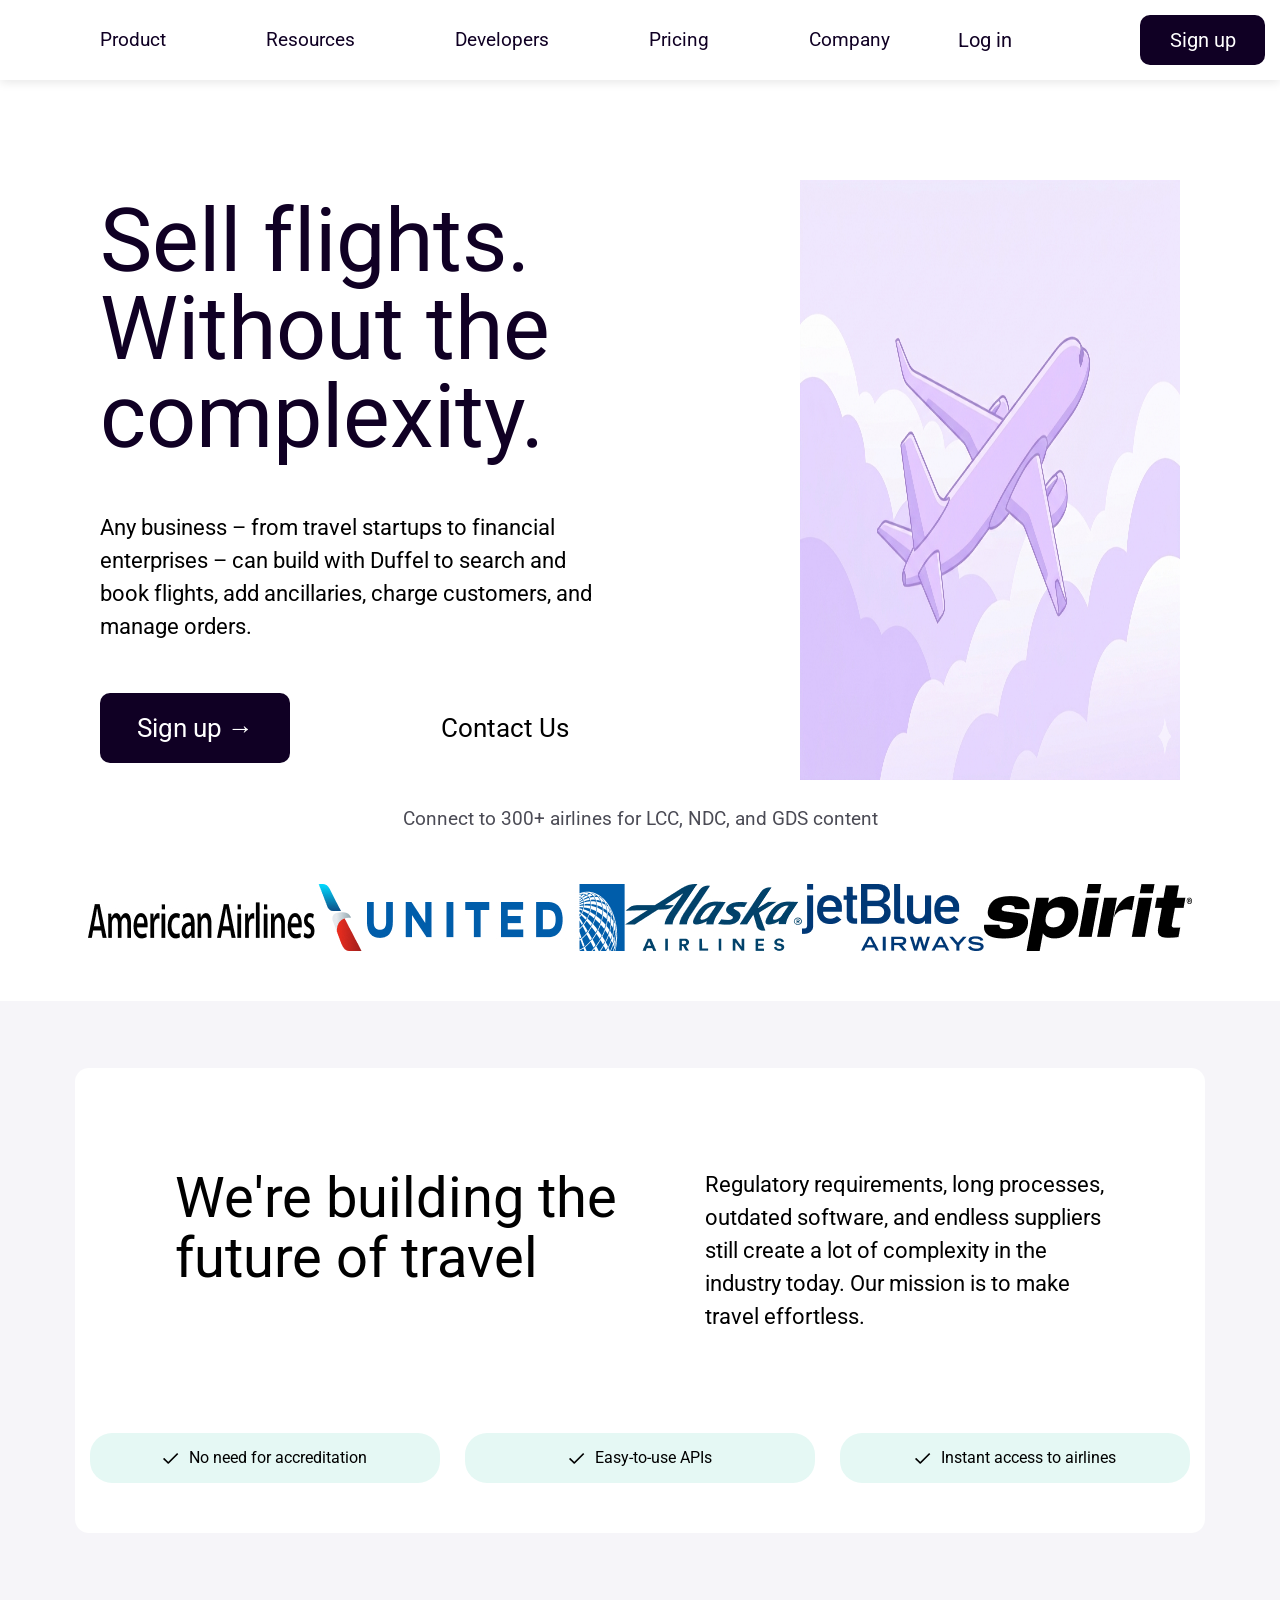
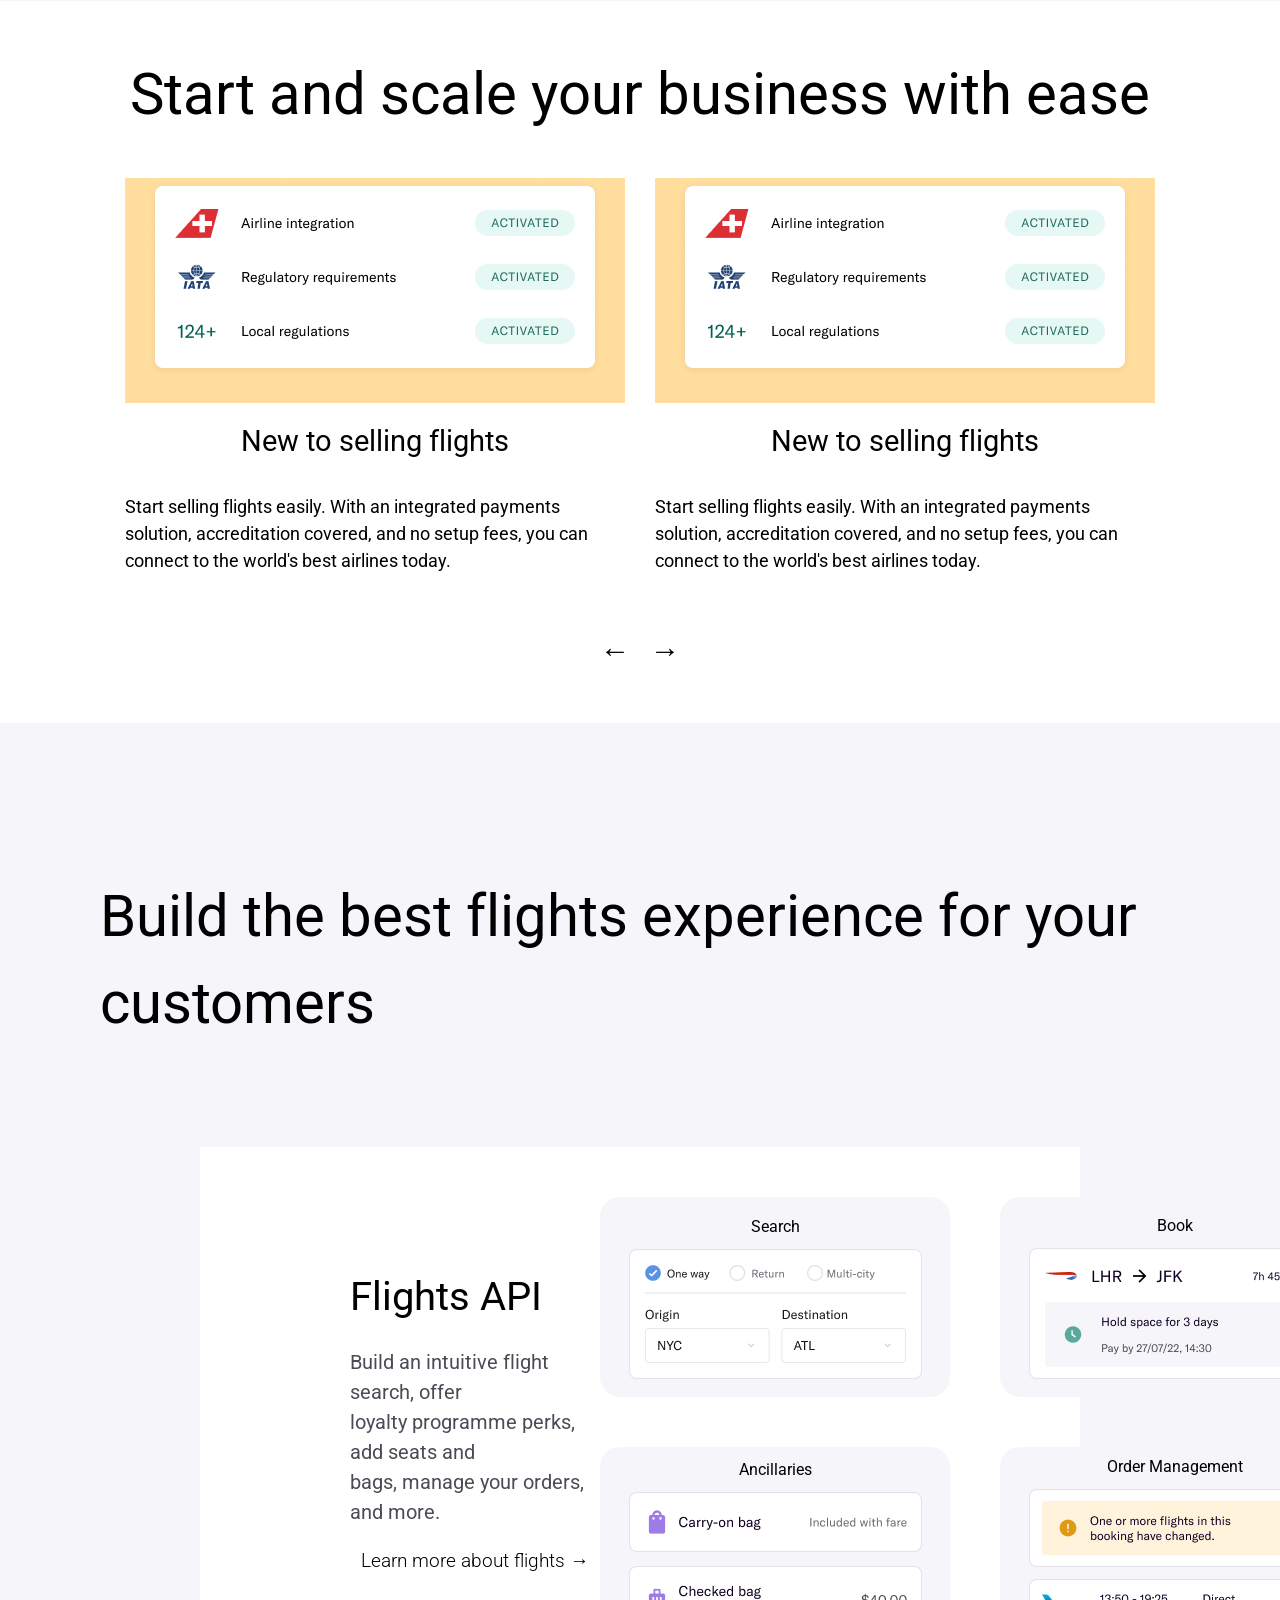
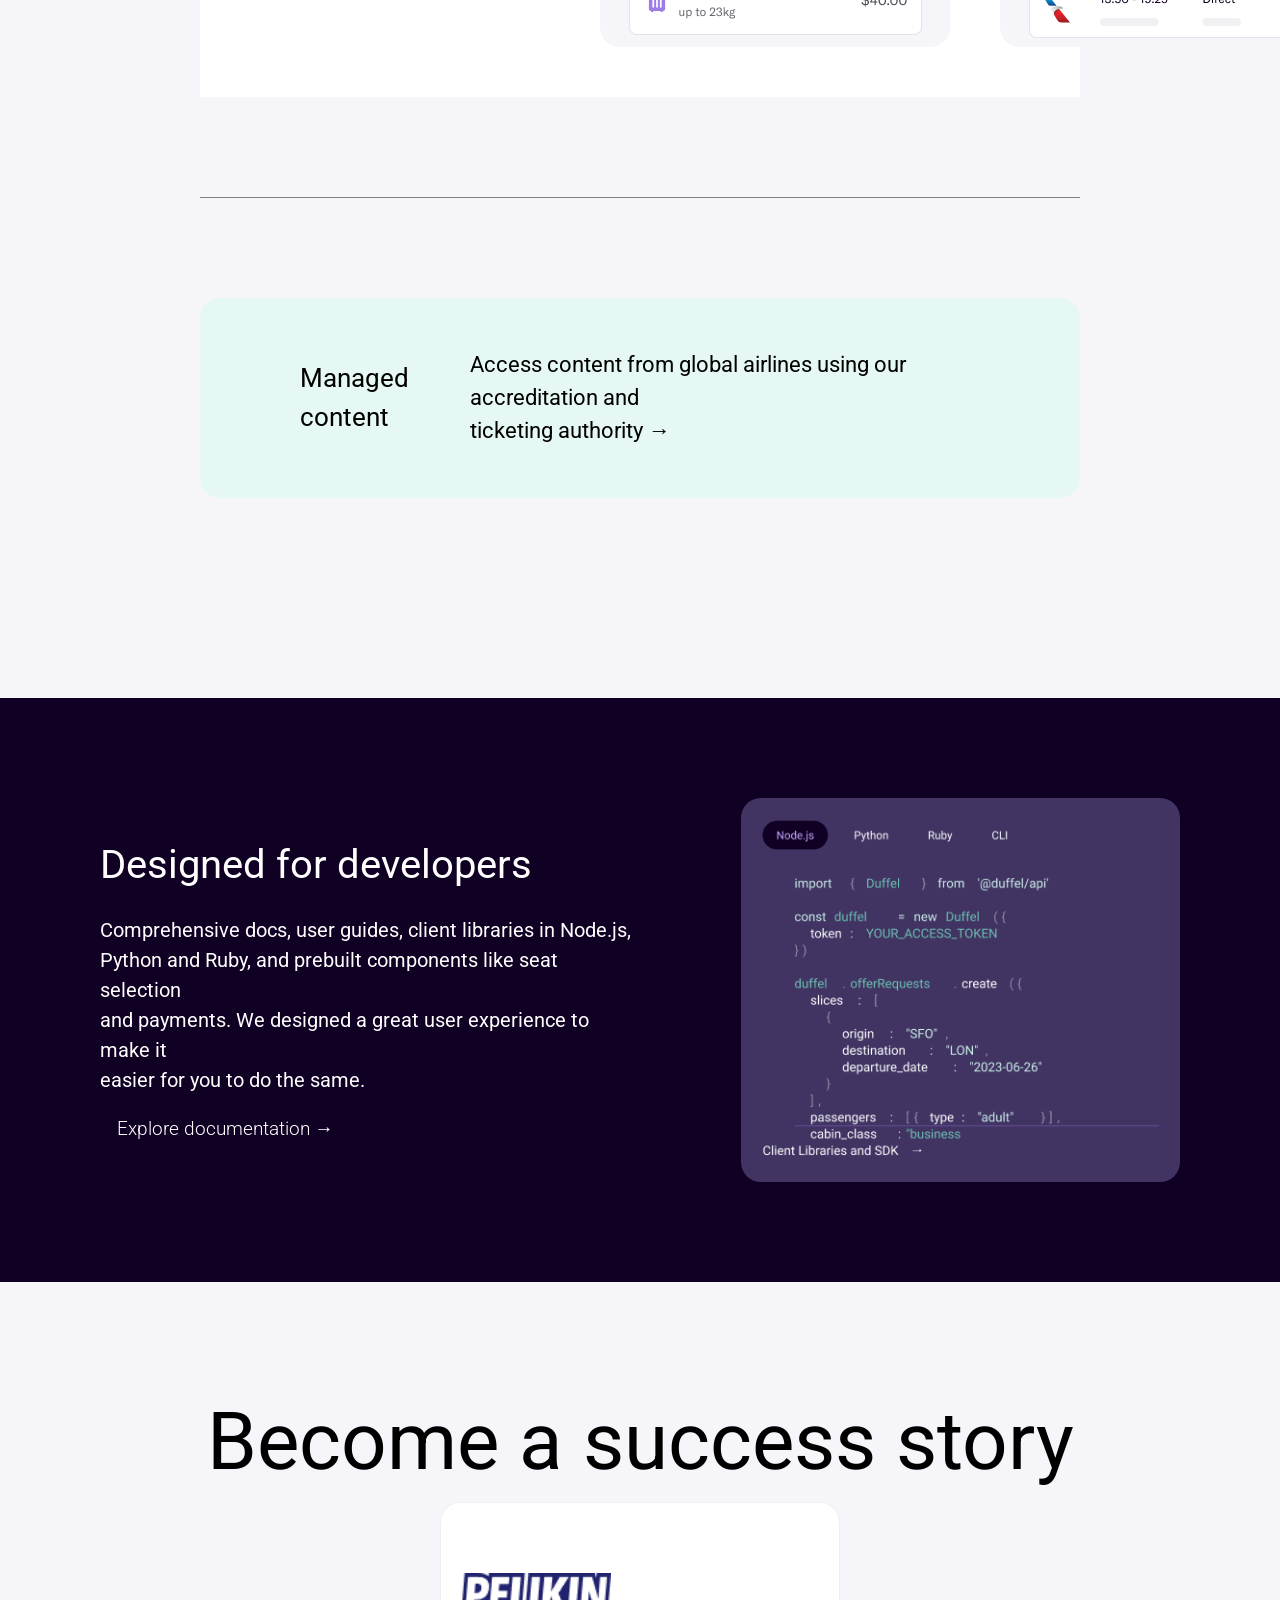
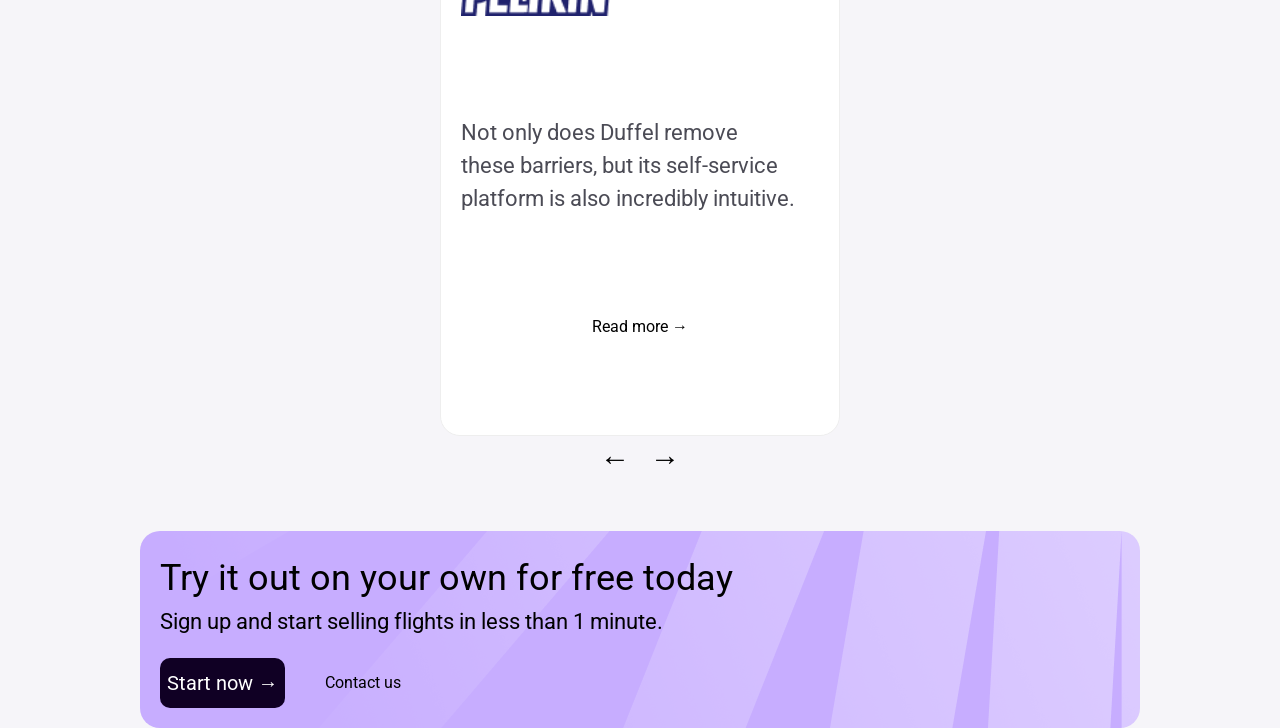
==== commit 3d4536c9: "Finished of section partners-part full" ====
--- a/src/html/index.html
+++ b/src/html/index.html
@@ -18,6 +18,7 @@
   <link rel="stylesheet" href="/src/css/layout/slider-part.css">
   <link rel="stylesheet" href="/src/css/layout/carts-part.css">
   <link rel="stylesheet" href="/src/css/layout/api-parts.css">
+  <link rel="stylesheet" href="/src/css/layout/partner-part.css">
 </head>
 <body>
   <header>
@@ -177,7 +178,53 @@
       </div>
     </div>
   </section>
-  
+  <section class="partners-part">
+    <h2>Become a success story</h2>
+    <div class="partners-box-gallery">
+      <div class="partners-track">
+        <div class="partner-slide">
+          <img src="/src/img/slider-partner/partner1.png" alt="partner one">
+          <p>
+            Not only does Duffel remove <br> these barriers, but its self-service <br> platform is also incredibly intuitive.
+          </p>
+          <button>Read more →</button>
+        </div>
+        <div class="partner-slide">
+          <img src="/src/img/slider-partner/partner2.png" alt="partner one">
+          <p>
+            We're investing massively in our <br> supply to build, with the airlines <br> and partners such as Duffel, the <br> 
+            future of the airline industry.
+          </p>
+          <button>Read more →</button>
+        </div>
+        <div class="partner-slide">
+          <img src="/src/img/slider-partner/partner3.png" alt="partner one">
+          <p>
+            The integration of Duffel's API to <br>
+            our multi-vendor technology <br> allows us to take advantage of <br> the new intelligent distribution <br> channel.
+          </p>
+          <button>Read more →</button>
+        </div>
+      </div>
+    </div>
+    <div class="slider-button">
+      <button id="slider-partner-prev">←</button>
+      <button id="slider-partner-next">→</button>
+    </div>
+    <div class="partners-selling-box">
+      <div class="partners-selling-side">
+        <h2>Try it out on your own for free today</h2>
+        <p>
+          Sign up and start selling flights in less than 1 minute.
+        </p>
+        <div class="partners-selling-button">
+          <button class="btn-signup">Start now →</button>
+          <button class="btn">Contact us</button>
+        </div>
+      </div>
+    </div>
+  </section>
+  <script src="/src/js/partnerSlider.js"></script>
   <!-- <script src="/src/js/slider.js"></script> -->
 </body>
 </html>
--- a/src/css/base/variables.css
+++ b/src/css/base/variables.css
@@ -11,9 +11,11 @@
   --color-bg-button: #100024;
   --color-bg: #FFFFFF;
   --color-bg-two: #F6F5F9;
+  --color-bg-three: #C7ADFF;
 
   --font-main: 'Roboto', sans-serif;
 
   --slider-color-one: #FFDE9E;
   --slider-color-two: #BBD9FF;
+  --slider-box-partner: #E2E2E8;
 }
--- a/src/css/layout/carts-part.css
+++ b/src/css/layout/carts-part.css
@@ -2,7 +2,7 @@
     font-family: Roboto, sans-serif;
     margin-top: 50px;
     background-color: var(--color-bg-two);
-
+    padding: 100px;
 }
 
 .carts-part>h2 {
--- a/src/css/layout/api-parts.css
+++ b/src/css/layout/api-parts.css
@@ -2,6 +2,7 @@
     background-color: var(--color-bg-button);
     color: #ffffff;
     font-family: Roboto, sans-serif;
+
 }
 
 .api-parts-items {
--- a/src/css/layout/partner-part.css
+++ b/src/css/layout/partner-part.css
@@ -0,0 +1,92 @@
+.partners-part {
+    font-family: Roboto, sans-serif;
+    background-color: var(--color-bg-two);
+    
+    
+    
+}
+
+.partners-box-gallery {
+    width: 400px; /* = ширина одного слайда */
+    overflow: hidden;
+    margin: 0 auto;
+    
+}
+
+.partners-track {
+    display: flex;
+    transition: transform 0.5s ease;
+}
+
+.partners-part>h2 {
+    font-size: 80px;
+    padding-top: 100px;
+    display: flex;
+    justify-content: center;
+
+}
+
+.partners-box-slides {
+    display: flex;
+    justify-content: center;
+    height: 500px;
+    margin: 50px;
+}
+
+.partner-slide {
+    border-color: var(--slider-box-partner);
+    border: 0.3mm ridge;
+    /* box-shadow: 0 2px 10px rgba(0, 0, 0, 0.1); */
+    background-color: #ffffff;
+    border-radius: 20px;
+    display: flex;
+    flex-direction: column;
+    gap: 100px;
+    padding: 20px;
+    min-width: 400px;
+}
+
+.partner-slide>img {
+    width: 150px;
+    margin-top: 50px;
+}
+
+.partner-slide>p {
+    font-size: 22px;
+    color: var(--color-font-two);
+
+}
+
+.slider-button {
+    display: flex;
+    justify-content: center;
+    
+}
+
+.partners-selling-box {
+    display: flex;
+    justify-content: center;
+    margin-top: 50px;
+}
+
+.partners-selling-side {
+    background-image: url(/src/img/slider-partner/bg-fugure1.png);
+    background-repeat: no-repeat;
+    width: 1000px;
+    border-radius: 20px;
+    padding: 20px;
+}
+
+.partners-selling-side>h2 {
+    font-size: 36px;
+}
+
+.partners-selling-side>p {
+    font-size: 22px;
+}
+
+.partners-selling-button {
+    display: flex;
+    gap: 40px;
+    margin-top: 20px;
+}
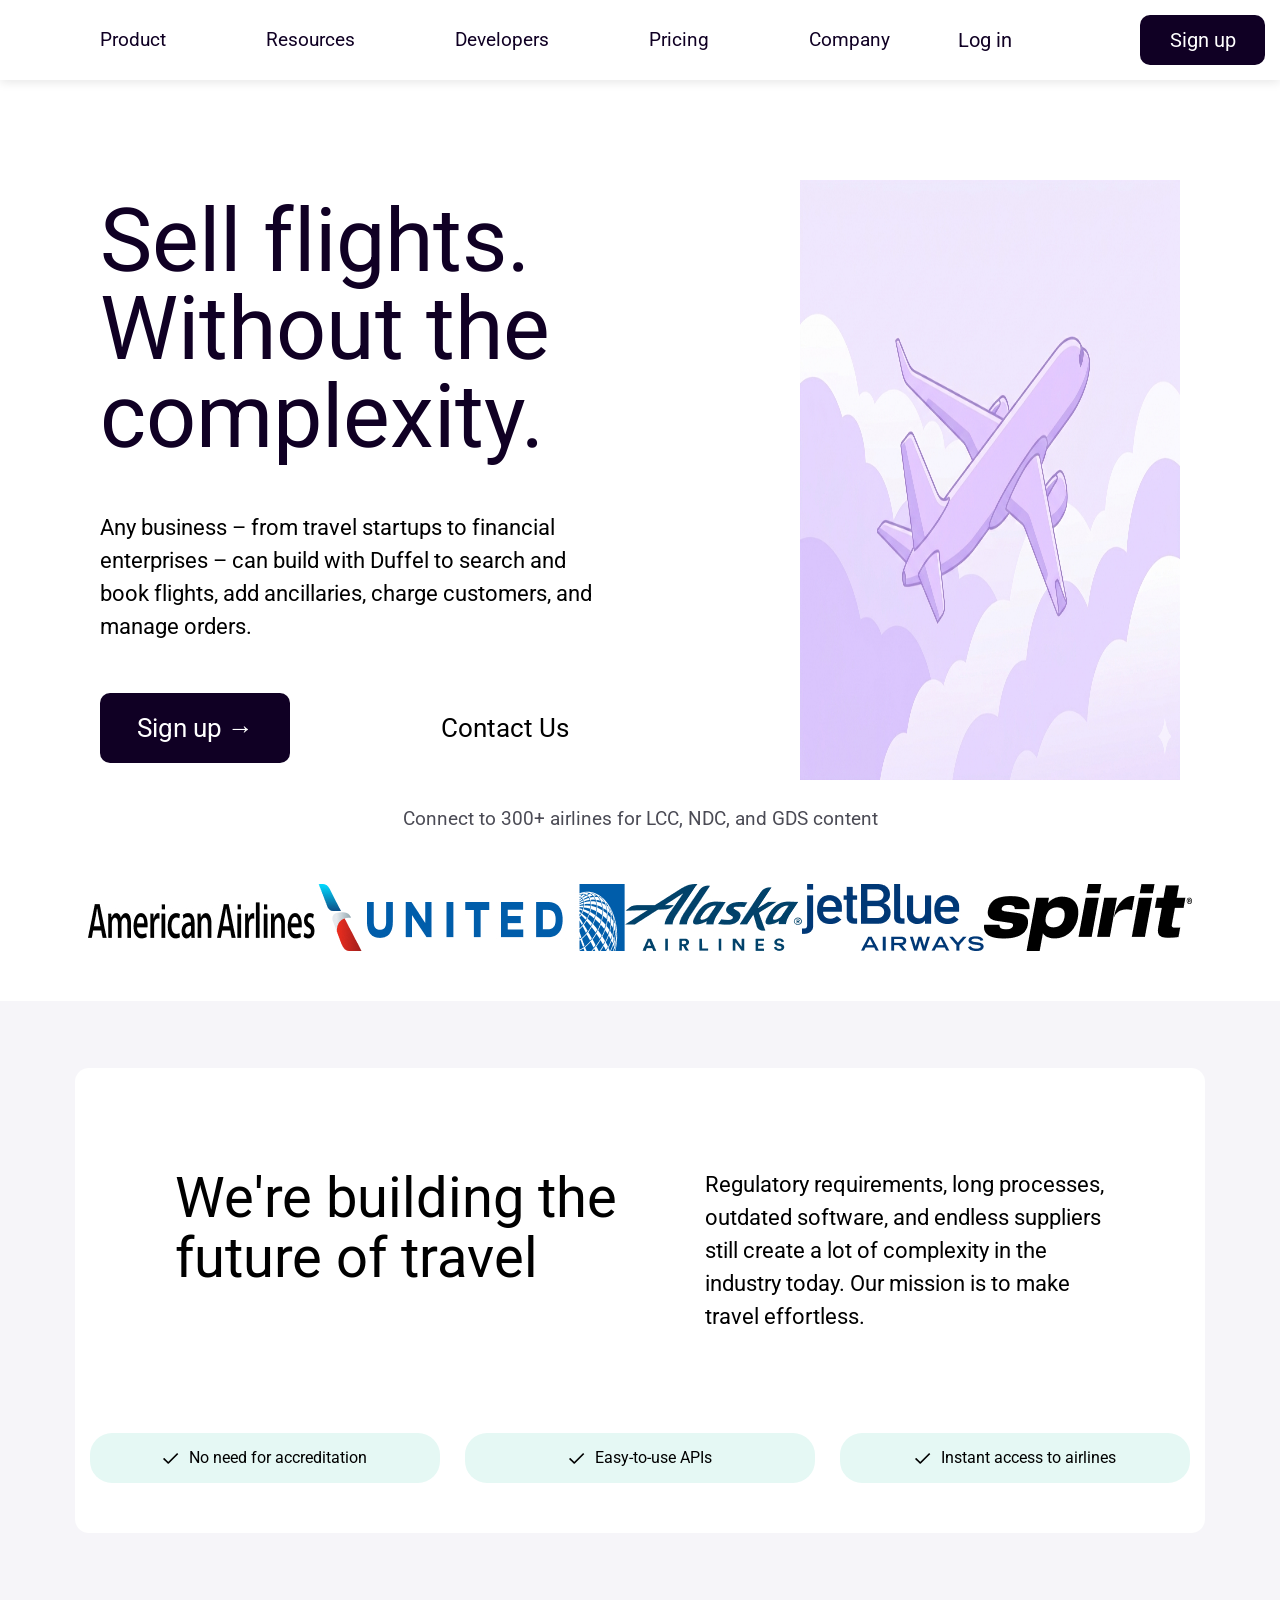
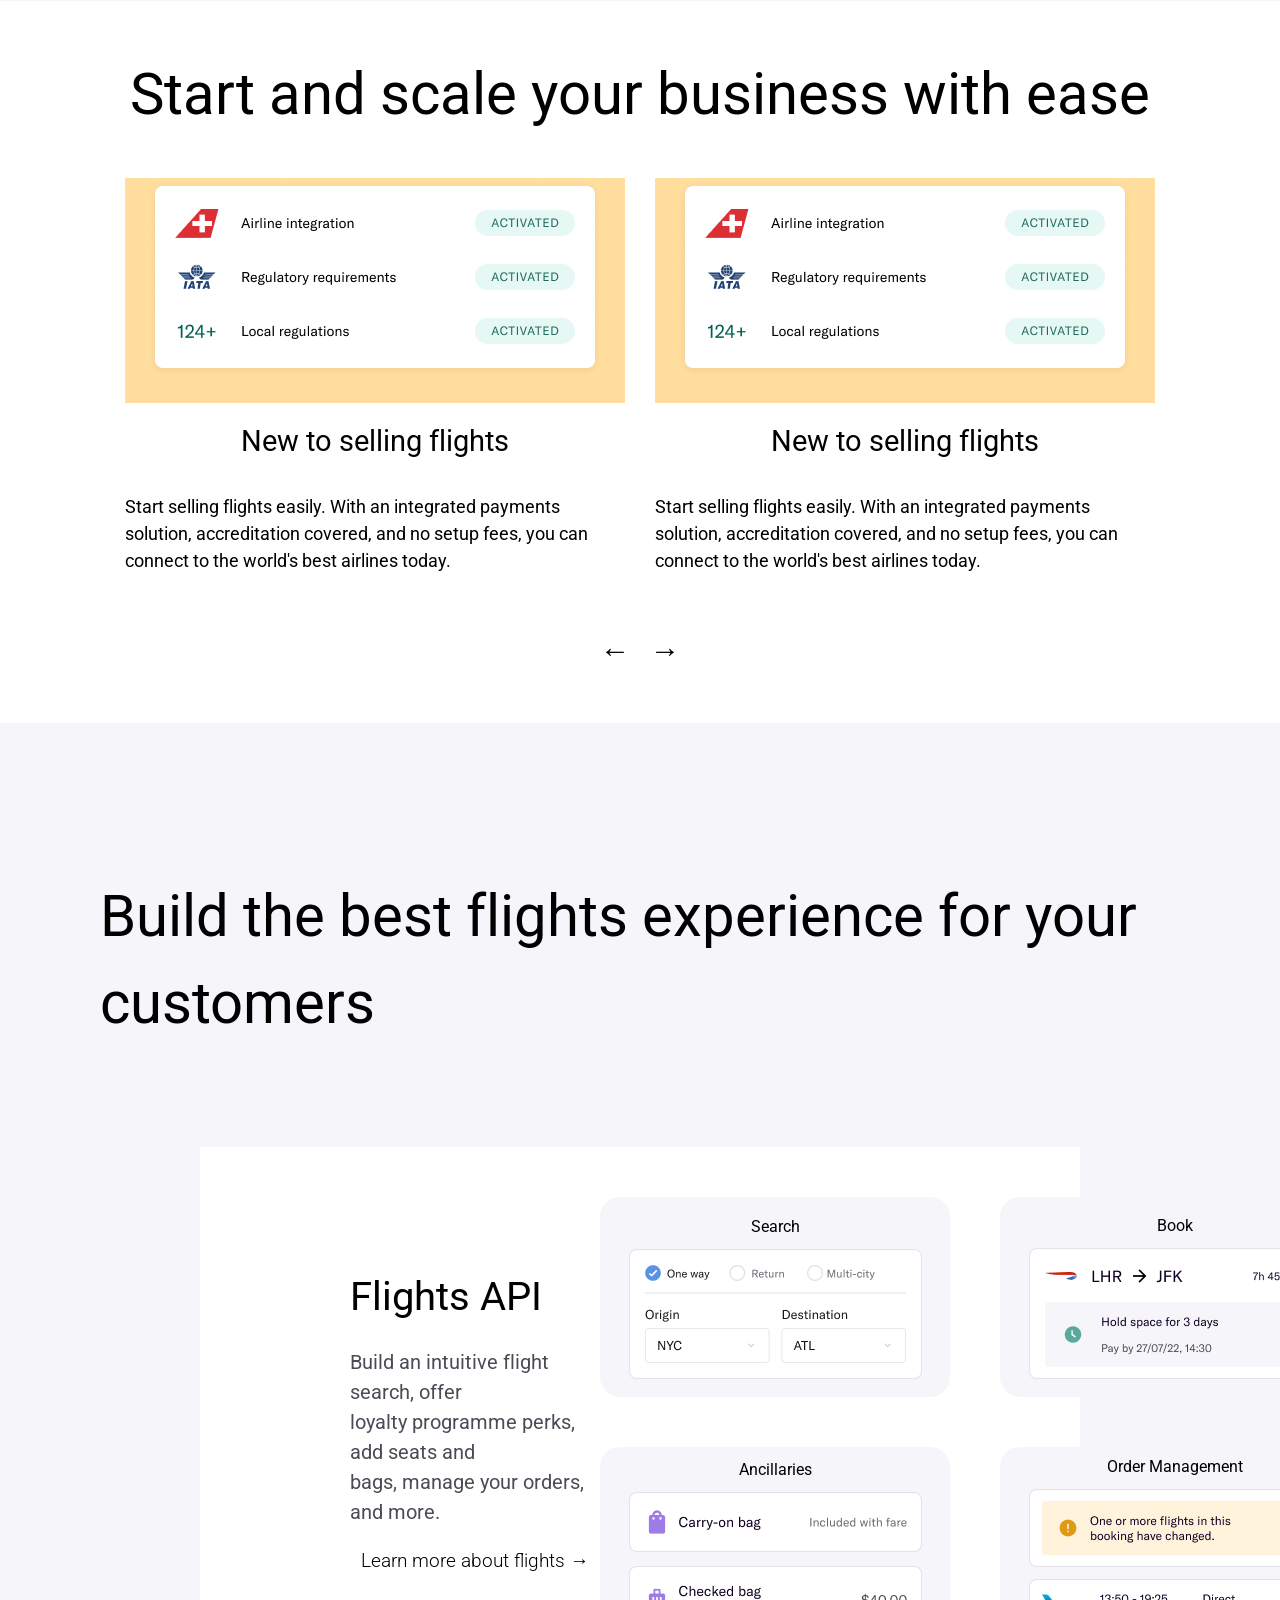
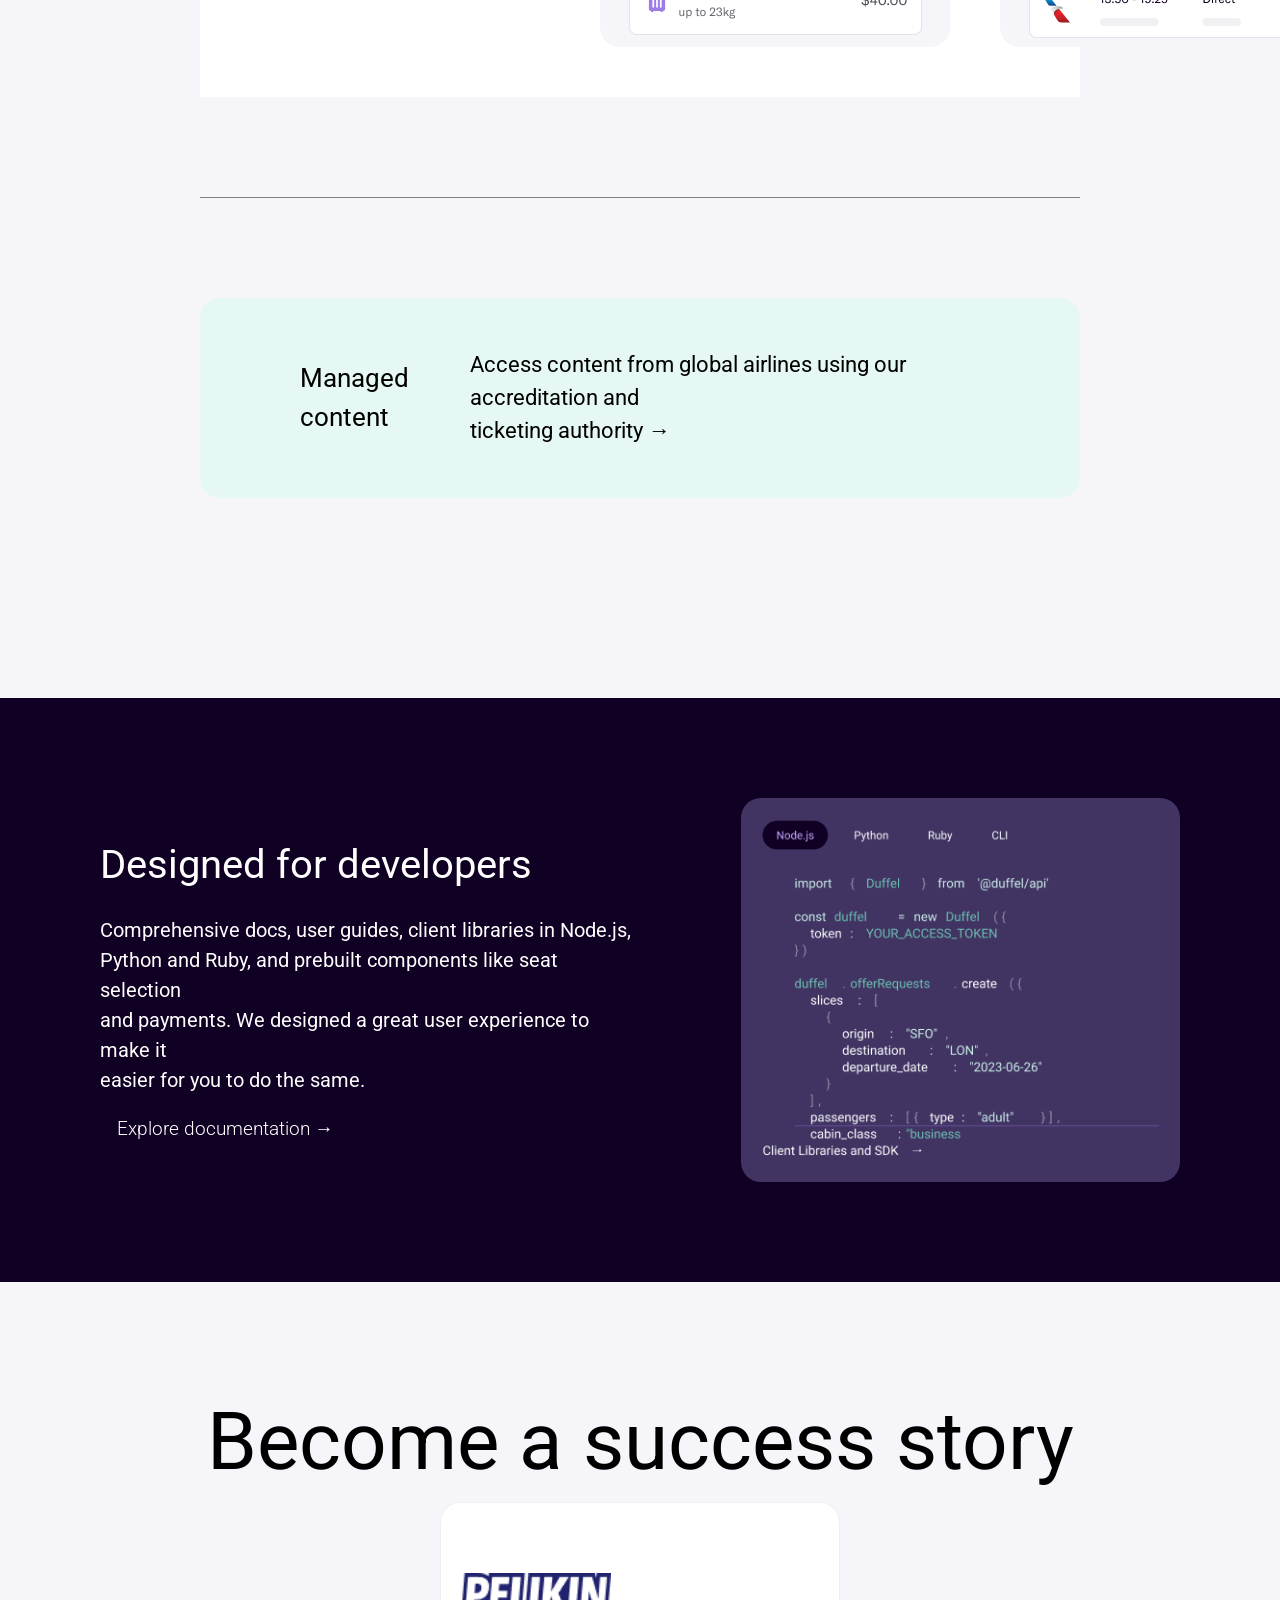
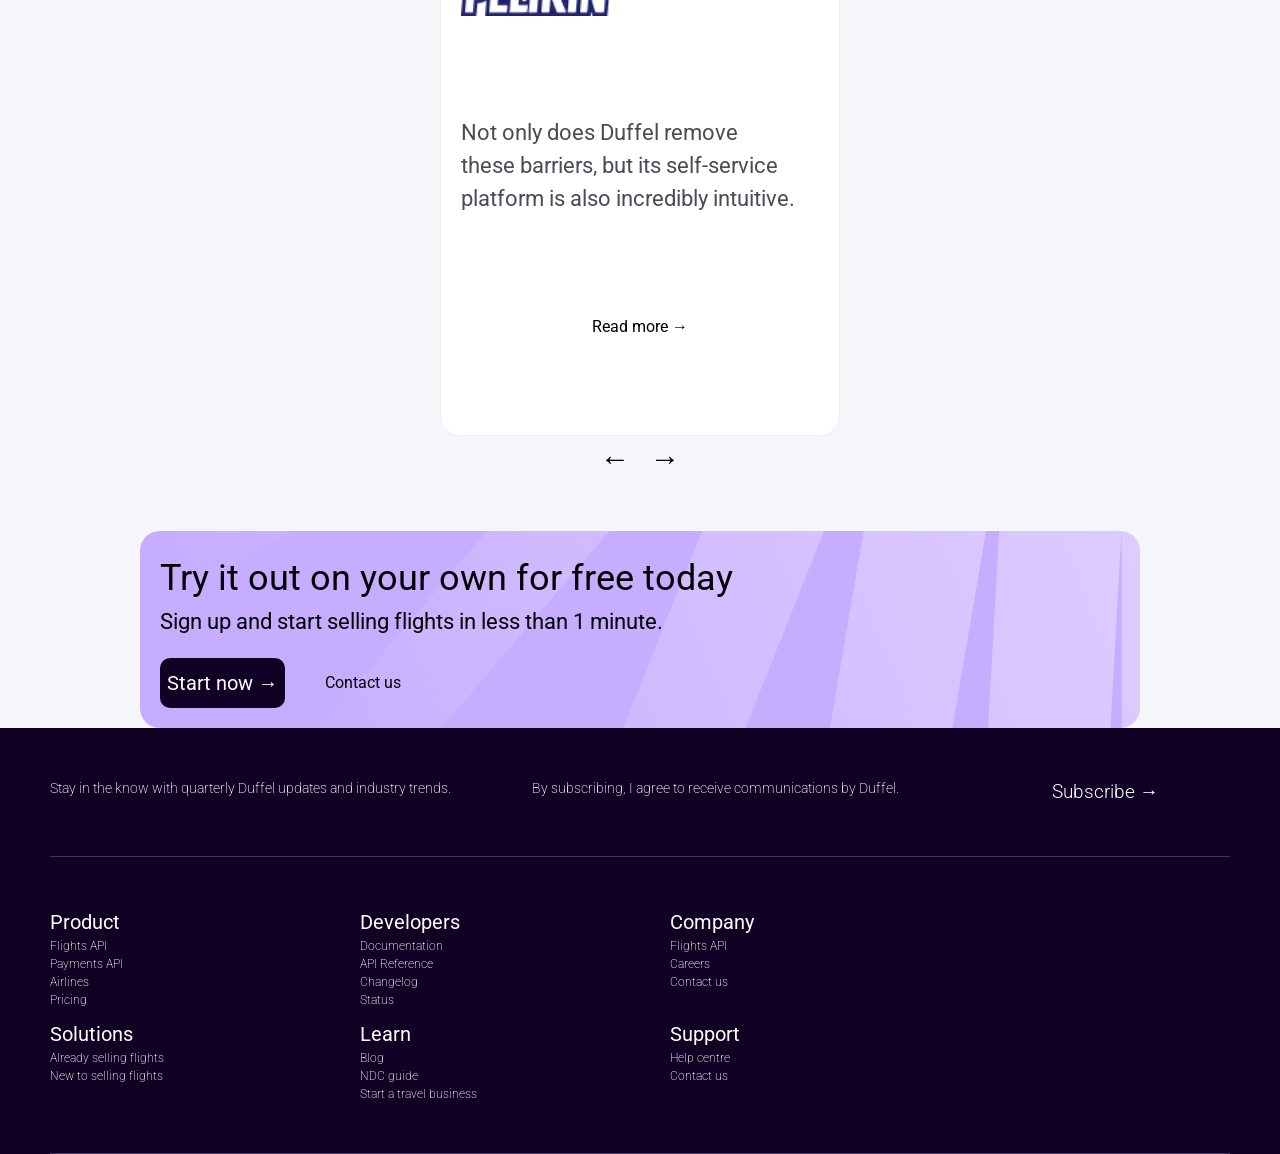
==== commit 6b7e33db: "Finished of Footer part full" ====
--- a/src/html/index.html
+++ b/src/html/index.html
@@ -224,6 +224,59 @@
       </div>
     </div>
   </section>
+  <footer class="footer">
+    <div class="subscribe-box">
+      <p>
+        Stay in the know with quarterly Duffel updates and industry trends.
+      </p>
+      <p>
+        By subscribing, I agree to receive communications by Duffel.
+      </p>
+      <button class="btn-learn">Subscribe →</button>
+    </div>
+    <hr style="color: #413463; margin-left: 50px; margin-right: 50px;">
+    <div class="about-us-box">
+      <div class="about-us-item">
+        <h2>Product</h2>
+        <p>Flights API</p>
+        <p>Payments API</p>
+        <p>Airlines</p>
+        <p>Pricing</p>
+      </div>
+      <div class="about-us-item">
+        <h2>Developers</h2>
+        <p>Documentation</p>
+        <p>API Reference</p>
+        <p>Changelog</p>
+        <p>Status</p>
+      </div>
+      <div class="about-us-item">
+        <h2>Company</h2>
+        <p>Flights API</p>
+        <p>Careers</p>
+        <p>Contact us</p>
+      </div>
+      <div class="about-us-item">
+        <h2>Solutions</h2>
+        <p>Already selling flights</p>
+        <p>New to selling flights</p>
+      </div>
+      <div class="about-us-item">
+        <h2>Learn</h2>
+        <p>Blog</p>
+        <p>NDC guide</p>
+        <p>Start a travel business</p>
+      </div>
+      <div class="about-us-item">
+        <h2>Support</h2>
+        <p>Help centre</p>
+        <p>Contact us</p>
+      </div>
+    </div>
+    <hr style="color: #413463; margin-left: 50px; margin-right: 50px;">
+  </footer>
+  
+
   <script src="/src/js/partnerSlider.js"></script>
   <!-- <script src="/src/js/slider.js"></script> -->
 </body>
--- a/src/css/layout/footer.css
+++ b/src/css/layout/footer.css
@@ -0,0 +1,39 @@
+.footer {
+    background-color: var(--color-font-one);
+    color: #ffffff;
+    font-family: Roboto, sans-serif;
+
+}
+
+.subscribe-box {
+    display: flex;
+    justify-content: space-between;
+    padding: 50px;
+}
+
+.subscribe-box p {
+    font-weight: 200;
+    font-size: 14px;
+}
+
+.about-us-box {
+    display: grid;
+    grid-template-columns: repeat(3, 300px);
+    gap: 10px;
+    margin-left: 50px;
+    margin-top: 50px;
+    margin-bottom: 50px;
+
+}
+
+.about-us-item>h2 {
+    font-size: 20px;
+    font-weight: 400;
+
+}
+
+.about-us-item>p {
+    font-size: 12px;
+    font-weight: 200;
+    
+}
